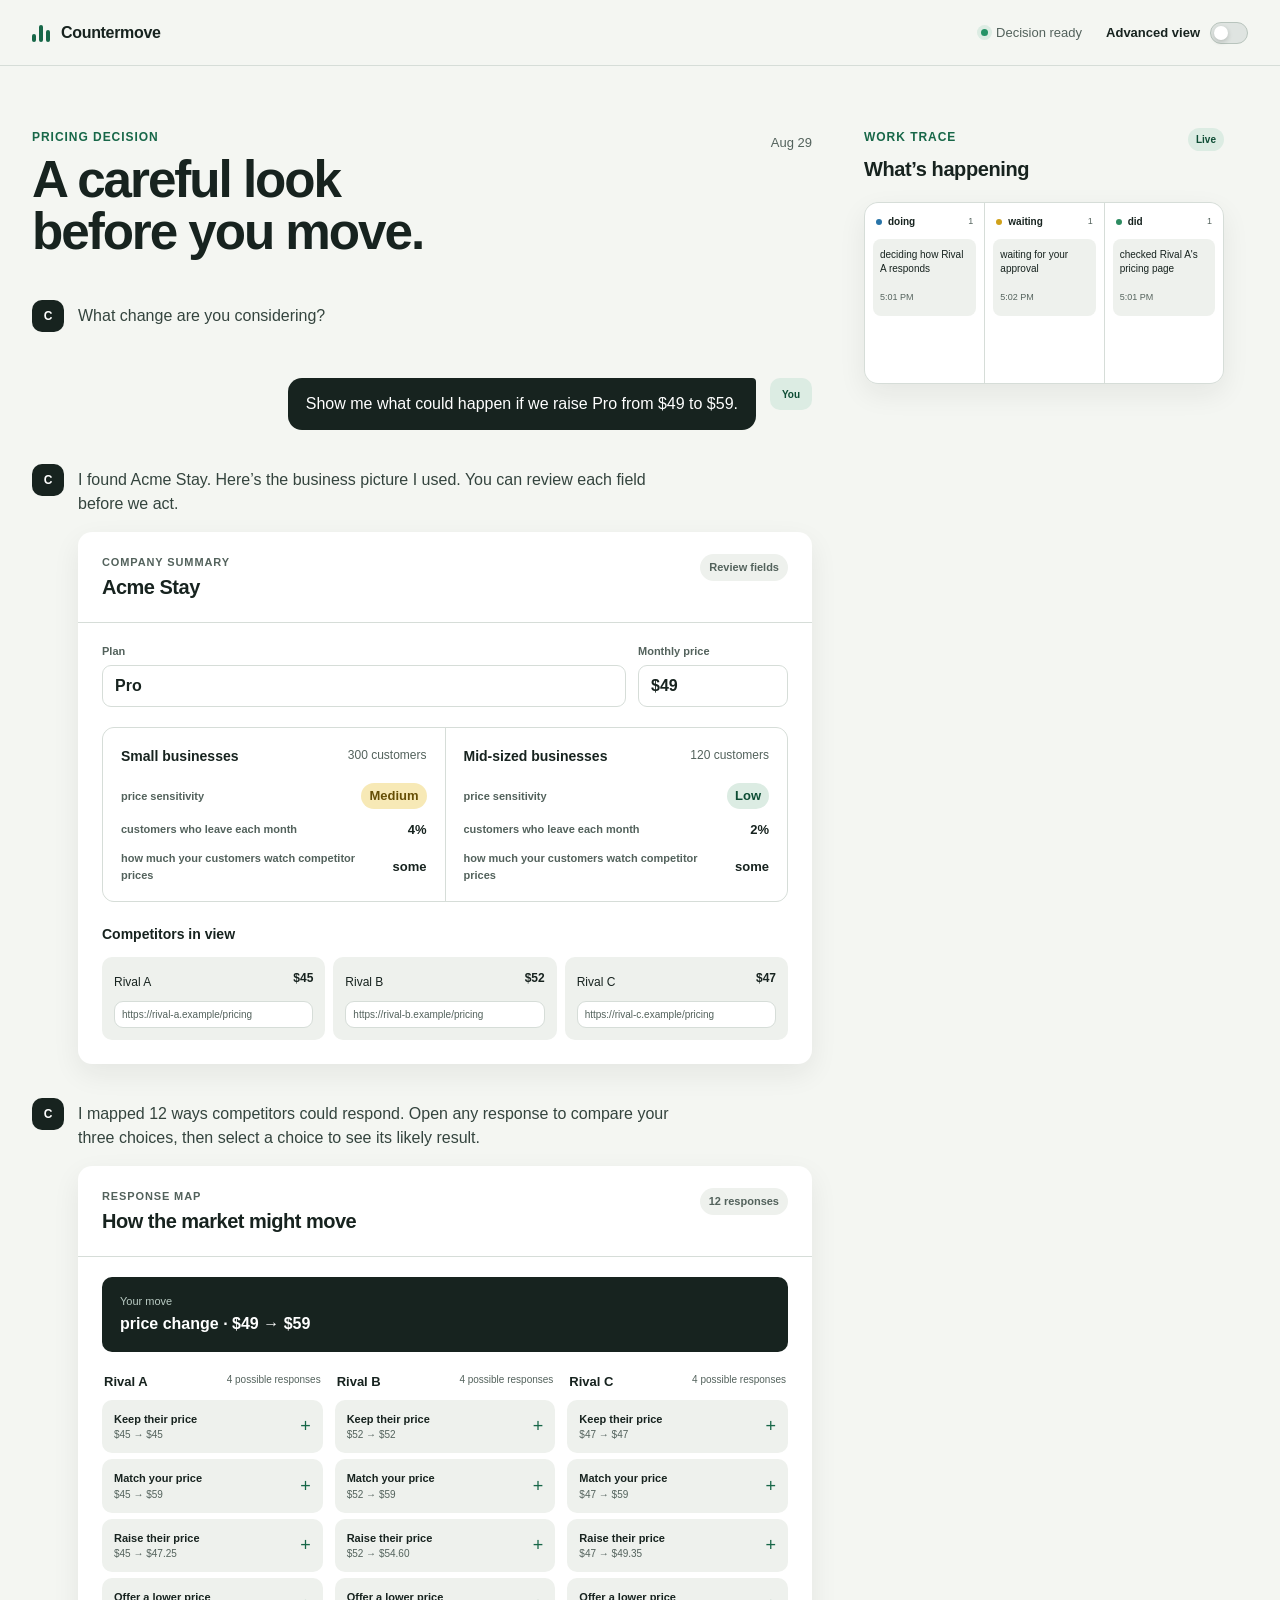
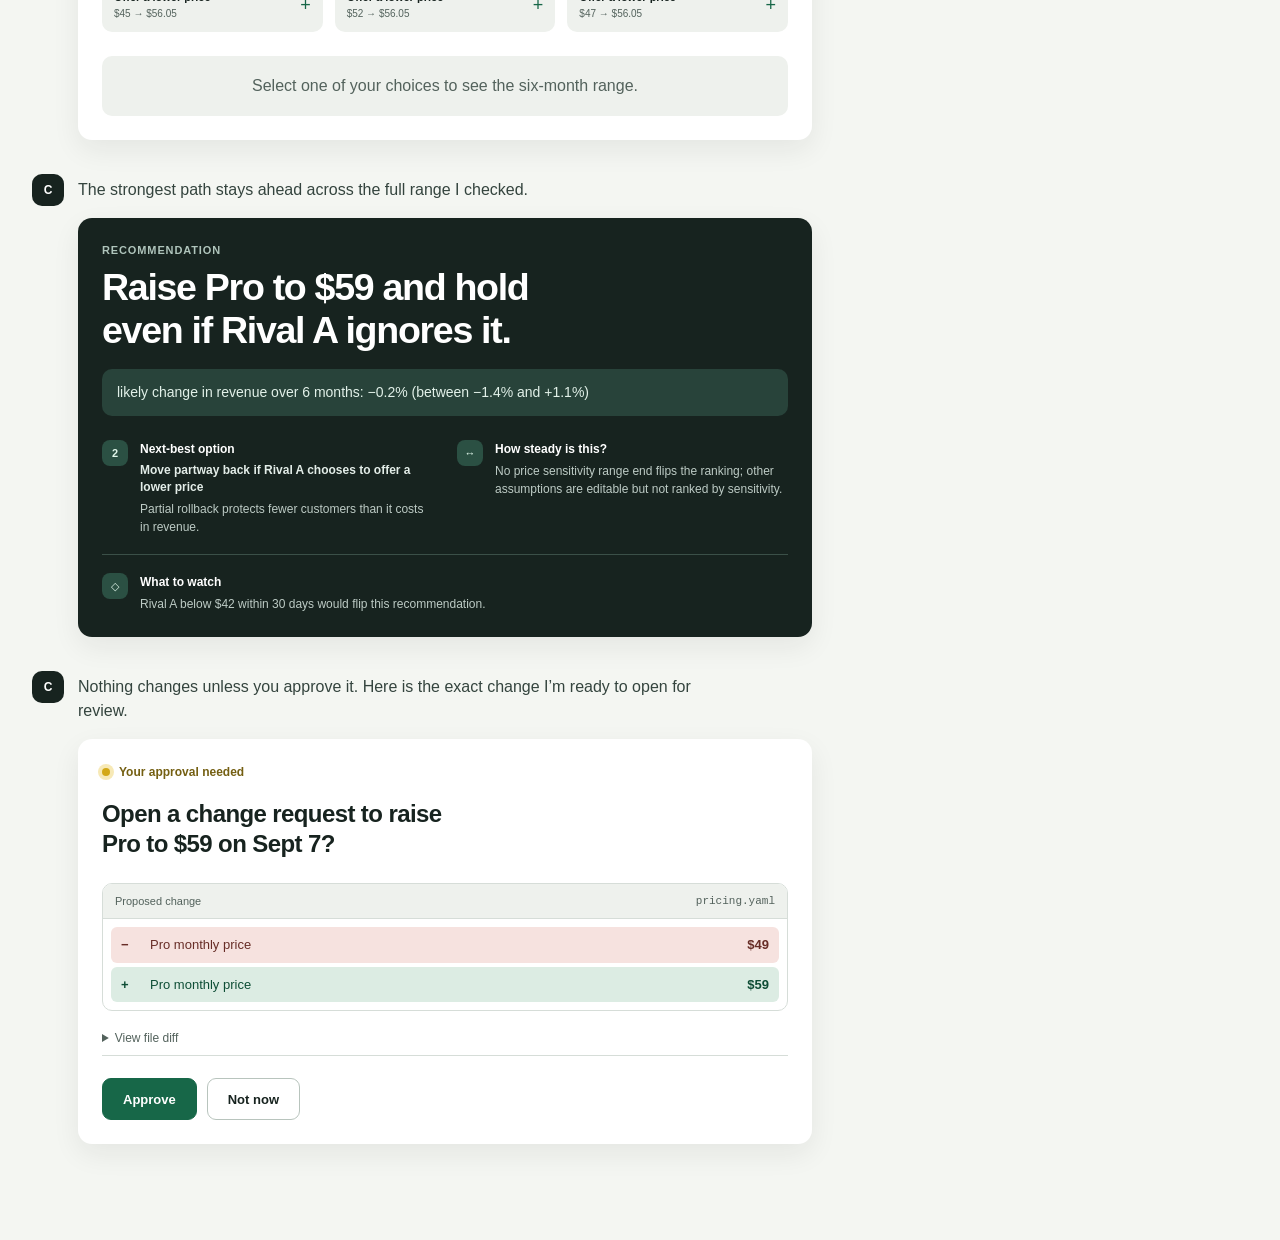
==== ui/index.html @ 5d6d1502 "S4: chat-first UI shell and widgets, fixture-driven, no build step Single vanilla-JS page: conversat" ====
<!doctype html>
<html lang="en">
  <head>
    <meta charset="utf-8">
    <meta name="viewport" content="width=device-width, initial-scale=1">
    <meta name="color-scheme" content="light">
    <title>Countermove — Decision workspace</title>
    <link rel="stylesheet" href="./style.css">
  </head>
  <body>
    <!--
      THESIS: A decision should read like a calm conversation, not an analytics dashboard.
      OWN-WORLD: Cool paper, deep navy ink, leaf green actions, and ruled working notes.
      STORY: Confirm the business, inspect possible reactions, understand the recommendation, approve once.
      FIRST VIEWPORT: A compact masthead, live conversation at left, and a quiet three-state trace at right.
      FORM: An editorial decision ledger shaped as an operate surface; the supplied brief fixes the structure.
    -->
    <a class="skip-link" href="#conversation">Skip to conversation</a>
    <header class="topbar">
      <div class="brand" aria-label="Countermove home">
        <span class="brand-mark" aria-hidden="true"><i></i><i></i><i></i></span>
        <span>Countermove</span>
      </div>
      <div class="topbar-actions">
        <span class="session-state"><span aria-hidden="true"></span> Decision ready</span>
        <label class="advanced-toggle">
          <span>Advanced view</span>
          <input id="advanced-toggle" type="checkbox" role="switch" aria-describedby="advanced-help">
          <span class="switch" aria-hidden="true"></span>
        </label>
        <span id="advanced-help" class="sr-only">Shows raw values, ranges, and calculation details.</span>
      </div>
    </header>

    <main class="app-shell">
      <section id="conversation" class="conversation" aria-labelledby="conversation-title">
        <div class="conversation-heading">
          <div>
            <p class="kicker">Pricing decision</p>
            <h1 id="conversation-title">A careful look before you move.</h1>
          </div>
          <span class="date-stamp">Aug 29</span>
        </div>

        <div id="conversation-feed" class="conversation-feed" aria-live="polite">
          <div class="loading-state" role="status">
            <span class="loading-mark" aria-hidden="true"><i></i><i></i><i></i></span>
            <span>Preparing your decision…</span>
          </div>
        </div>
      </section>

      <aside class="trace-panel" aria-labelledby="trace-title">
        <div class="trace-heading">
          <div>
            <p class="kicker">Work trace</p>
            <h2 id="trace-title">What’s happening</h2>
          </div>
          <span class="trace-live" aria-label="Trace is live">Live</span>
        </div>
        <div id="trace-grid" class="trace-grid"></div>
      </aside>
    </main>

    <template id="message-template">
      <article class="message">
        <div class="avatar" aria-hidden="true">C</div>
        <div class="message-content"></div>
      </article>
    </template>

    <script src="./app.js" defer></script>
  </body>
</html>
---- ui/style.css ----
:root {
  --paper: #f4f6f2;
  --surface: #ffffff;
  --surface-muted: #eef1ed;
  --ink: #17231f;
  --ink-soft: #53625c;
  --line: #d6ddd8;
  --line-strong: #b8c4bd;
  --green: #176748;
  --green-dark: #0e4d35;
  --green-soft: #dcece3;
  --yellow-soft: #f7e9b6;
  --red-soft: #f6e2df;
  --blue-soft: #e2ebf5;
  --radius: 14px;
  --shadow: 0 10px 28px rgba(23, 35, 31, 0.07);
  color: var(--ink);
  font-family: -apple-system, BlinkMacSystemFont, "Segoe UI", sans-serif;
  font-synthesis: none;
  line-height: 1.5;
}

* { box-sizing: border-box; }

html { scroll-behavior: smooth; }

body {
  margin: 0;
  min-width: 320px;
  background: var(--paper);
  color: var(--ink);
}

button, input { font: inherit; }

button { color: inherit; }

.skip-link {
  position: fixed;
  z-index: 20;
  left: 16px;
  top: 12px;
  padding: 10px 14px;
  border-radius: 8px;
  background: var(--ink);
  color: white;
  transform: translateY(-150%);
}

.skip-link:focus { transform: translateY(0); }

.topbar {
  position: sticky;
  z-index: 10;
  top: 0;
  display: flex;
  align-items: center;
  justify-content: space-between;
  min-height: 66px;
  padding: 0 32px;
  border-bottom: 1px solid var(--line);
  background: rgba(244, 246, 242, 0.94);
  backdrop-filter: blur(12px);
}

.brand, .topbar-actions, .advanced-toggle, .session-state { display: flex; align-items: center; }

.brand { gap: 11px; font-weight: 720; letter-spacing: -0.02em; }

.brand-mark { display: grid; grid-template-columns: repeat(3, 4px); align-items: end; gap: 3px; height: 18px; }
.brand-mark i { display: block; width: 4px; border-radius: 3px; background: var(--green); }
.brand-mark i:nth-child(1) { height: 8px; }
.brand-mark i:nth-child(2) { height: 17px; }
.brand-mark i:nth-child(3) { height: 12px; }

.topbar-actions { gap: 24px; }
.session-state { gap: 8px; color: var(--ink-soft); font-size: 13px; }
.session-state > span { width: 7px; height: 7px; border-radius: 50%; background: #249366; box-shadow: 0 0 0 4px var(--green-soft); }

.advanced-toggle { position: relative; gap: 10px; cursor: pointer; font-size: 13px; font-weight: 650; }
.advanced-toggle input { position: absolute; width: 1px; height: 1px; opacity: 0; }
.switch { position: relative; width: 38px; height: 22px; border: 1px solid var(--line-strong); border-radius: 999px; background: #dfe4e1; transition: background 180ms ease, border-color 180ms ease; }
.switch::after { content: ""; position: absolute; top: 3px; left: 3px; width: 14px; height: 14px; border-radius: 50%; background: white; box-shadow: 0 2px 5px rgba(23,35,31,.2); transition: transform 220ms cubic-bezier(.2,.8,.2,1); }
.advanced-toggle input:checked + .switch { border-color: var(--green); background: var(--green); }
.advanced-toggle input:checked + .switch::after { transform: translateX(16px); }
.advanced-toggle input:focus-visible + .switch { outline: 3px solid rgba(23,103,72,.22); outline-offset: 2px; }

.app-shell {
  display: grid;
  grid-template-columns: minmax(0, 780px) minmax(280px, 360px);
  gap: 52px;
  align-items: start;
  width: min(1250px, calc(100% - 64px));
  margin: 0 auto;
  padding: 62px 0 96px;
}

.conversation-heading { display: flex; justify-content: space-between; gap: 24px; margin-bottom: 42px; }
.kicker { margin: 0 0 8px; color: var(--green); font-size: 12px; font-weight: 760; letter-spacing: .08em; text-transform: uppercase; }
h1 { max-width: 600px; margin: 0; font-size: clamp(2.15rem, 4vw, 3.65rem); line-height: 1.02; letter-spacing: -.04em; font-weight: 700; text-wrap: balance; }
.date-stamp { margin-top: 5px; color: var(--ink-soft); font-size: 13px; white-space: nowrap; }

.conversation-feed { display: grid; gap: 34px; }
.message { display: grid; grid-template-columns: 32px minmax(0, 1fr); gap: 14px; align-items: start; }
.avatar { display: grid; place-items: center; width: 32px; height: 32px; border-radius: 10px; background: var(--ink); color: white; font-size: 12px; font-weight: 780; }
.message-copy { max-width: 69ch; margin: 4px 0 16px; color: #34443e; font-size: 16px; }
.message-user { grid-template-columns: minmax(0, 1fr) 42px; margin-left: 92px; }
.message-user .message-content { justify-self: end; padding: 14px 18px; border-radius: 14px 4px 14px 14px; background: var(--ink); color: white; }
.message-user .message-copy { margin: 0; color: white; }
.avatar-user { width: 42px; background: var(--green-soft); color: var(--green-dark); font-size: 10px; }

.widget { overflow: hidden; border-radius: var(--radius); background: var(--surface); box-shadow: var(--shadow); }
.widget-heading { display: flex; justify-content: space-between; align-items: start; gap: 20px; padding: 22px 24px; border-bottom: 1px solid var(--line); }
.widget-label { display: block; margin-bottom: 4px; color: var(--ink-soft); font-size: 11px; font-weight: 750; letter-spacing: .08em; text-transform: uppercase; }
.widget-title { margin: 0; font-size: 20px; line-height: 1.25; letter-spacing: -.025em; }
.edit-hint, .node-count { padding: 5px 9px; border-radius: 999px; background: var(--surface-muted); color: var(--ink-soft); font-size: 11px; font-weight: 650; white-space: nowrap; }

.plan-row { display: grid; grid-template-columns: 1fr 150px; gap: 12px; padding: 20px 24px 10px; }
.field-group { display: grid; gap: 6px; }
.field-label, .fact-label { color: var(--ink-soft); font-size: 11px; font-weight: 650; }
.field-input, .competitor-url { width: 100%; border: 1px solid var(--line); border-radius: 9px; background: var(--surface); color: var(--ink); outline: none; }
.field-input { height: 42px; padding: 0 12px; font-weight: 650; }
.field-input:hover, .competitor-url:hover { border-color: var(--line-strong); }
.field-input:focus, .competitor-url:focus { border-color: var(--green); box-shadow: 0 0 0 3px rgba(23,103,72,.12); }

.segment-list { display: grid; grid-template-columns: repeat(2, 1fr); gap: 1px; margin: 10px 24px 22px; overflow: hidden; border: 1px solid var(--line); border-radius: 12px; background: var(--line); }
.segment { min-width: 0; padding: 18px; background: var(--surface); }
.segment-top { display: flex; justify-content: space-between; gap: 10px; margin-bottom: 16px; }
.segment-name, .subheading { margin: 0; font-size: 14px; }
.customer-count { color: var(--ink-soft); font-size: 12px; }
.plain-facts { display: grid; gap: 11px; }
.plain-fact { display: flex; justify-content: space-between; gap: 12px; align-items: center; }
.plain-fact strong { font-size: 13px; }
.level { padding: 3px 8px; border-radius: 999px; text-transform: capitalize; }
.level-low { background: var(--green-soft); color: var(--green-dark); }
.level-medium { background: var(--yellow-soft); color: #664f06; }
.level-high { background: var(--red-soft); color: #782b21; }

.competitor-strip { padding: 0 24px 24px; }
.subheading { margin-bottom: 12px; }
.competitor-list { display: grid; grid-template-columns: repeat(3, 1fr); gap: 8px; }
.competitor { min-width: 0; padding: 12px; border-radius: 10px; background: var(--surface-muted); }
.competitor-name { font-size: 12px; }
.competitor-price { float: right; font-size: 12px; }
.competitor-url { margin-top: 8px; padding: 5px 7px; color: var(--ink-soft); font-size: 10px; }

.root-move { margin: 20px 24px; padding: 16px 18px; border-radius: 10px; background: var(--ink); color: white; }
.root-caption { display: block; margin-bottom: 3px; color: #b9cbc3; font-size: 11px; }
.response-groups { display: grid; grid-template-columns: repeat(3, 1fr); gap: 12px; padding: 0 24px 24px; }
.response-group { min-width: 0; }
.response-group-heading { display: flex; justify-content: space-between; gap: 8px; padding: 0 2px 8px; }
.response-group-heading h3 { margin: 0; font-size: 13px; }
.response-group-heading span { color: var(--ink-soft); font-size: 10px; }
.response-list { display: grid; gap: 6px; }
.response-node { border-radius: 10px; background: var(--surface-muted); }
.response-summary { display: flex; justify-content: space-between; gap: 8px; align-items: center; padding: 11px 12px; cursor: pointer; list-style: none; }
.response-summary::-webkit-details-marker { display: none; }
.response-summary:focus-visible { outline: 3px solid rgba(23,103,72,.2); border-radius: 10px; }
.response-copy { display: grid; min-width: 0; }
.response-copy strong { overflow: hidden; font-size: 11px; text-overflow: ellipsis; white-space: nowrap; }
.response-copy > span { color: var(--ink-soft); font-size: 10px; }
.expand-glyph { color: var(--green); font-size: 18px; transition: transform 180ms ease; }
.response-node[open] .expand-glyph { transform: rotate(45deg); }
.leaf-list { display: grid; gap: 4px; padding: 0 6px 6px; }
.leaf-button { display: flex; justify-content: space-between; gap: 8px; width: 100%; padding: 8px; border: 0; border-radius: 7px; background: white; cursor: pointer; text-align: left; }
.leaf-button:hover { background: #f8faf8; }
.leaf-button:focus-visible { outline: 3px solid rgba(23,103,72,.24); outline-offset: 1px; }
.leaf-button.selected { background: var(--green); color: white; }
.leaf-choice, .leaf-mid { font-size: 10px; }
.leaf-choice { overflow: hidden; text-overflow: ellipsis; white-space: nowrap; }
.leaf-mid { font-weight: 760; }
.leaf-result { margin: 0 24px 24px; padding: 18px; border-radius: 10px; background: var(--green-soft); }
.leaf-result.empty { background: var(--surface-muted); color: var(--ink-soft); text-align: center; }
.result-label { color: var(--green-dark); font-size: 11px; font-weight: 750; }
.result-sentence { margin: 4px 0 0; color: var(--green-dark); font-weight: 680; }

.recommendation { padding: 24px; background: var(--ink); color: white; }
.recommendation .widget-label { color: #afc4bb; }
.recommendation-title { max-width: 21ch; margin: 8px 0 18px; font-size: clamp(1.65rem, 3vw, 2.35rem); line-height: 1.13; letter-spacing: -.035em; text-wrap: balance; }
.recommendation-band { margin: 0; padding: 13px 15px; border-radius: 10px; background: #28433a; color: #e2f1e9; font-size: 14px; }
.recommendation-details { display: grid; grid-template-columns: 1fr 1fr; gap: 18px 24px; margin-top: 24px; }
.recommendation-detail { display: grid; grid-template-columns: 28px 1fr; gap: 10px; align-items: start; }
.recommendation-detail h3 { margin: 0 0 4px; font-size: 12px; }
.runner-up-path { display: block; margin-bottom: 4px; color: #e3ede8; font-size: 12px; line-height: 1.4; }
.recommendation-detail p { margin: 0; color: #bdcbc5; font-size: 12px; line-height: 1.5; }
.detail-icon { display: grid; place-items: center; width: 26px; height: 26px; border-radius: 8px; background: #2b5043; color: #dff5e9; font-size: 11px; font-weight: 740; }
.watch-detail { grid-column: 1 / -1; padding-top: 18px; border-top: 1px solid #3b5048; }

.approval-card { padding: 24px; }
.approval-flag { display: flex; gap: 9px; align-items: center; color: #745f12; font-size: 12px; font-weight: 720; }
.approval-dot { width: 8px; height: 8px; border-radius: 50%; background: #d3a816; box-shadow: 0 0 0 4px var(--yellow-soft); }
.approval-title { max-width: 28ch; margin: 18px 0 24px; font-size: 24px; line-height: 1.25; letter-spacing: -.025em; }
.change-summary { overflow: hidden; border: 1px solid var(--line); border-radius: 10px; }
.change-heading { display: flex; justify-content: space-between; padding: 9px 12px; border-bottom: 1px solid var(--line); background: var(--surface-muted); color: var(--ink-soft); font-size: 11px; }
.file-name { font-family: ui-monospace, SFMono-Regular, Menlo, monospace; }
.visual-diff { padding: 8px; }
.diff-line { display: grid; grid-template-columns: 20px 1fr auto; gap: 9px; padding: 8px 10px; border-radius: 6px; font-size: 13px; }
.diff-line + .diff-line { margin-top: 4px; }
.removed { background: var(--red-soft); color: #672d27; }
.added { background: var(--green-soft); color: var(--green-dark); }
.diff-sign { font-weight: 800; }
.raw-diff { margin-top: 10px; border-bottom: 1px solid var(--line); }
.raw-diff summary { padding: 8px 0; color: var(--ink-soft); cursor: pointer; font-size: 12px; }
.raw-diff pre { overflow-x: auto; margin: 0 0 12px; padding: 12px; border-radius: 8px; background: #1c2622; color: #eef5f1; font: 11px/1.5 ui-monospace, SFMono-Regular, Menlo, monospace; }
.approval-actions { display: flex; gap: 10px; margin-top: 22px; }
.button { min-height: 42px; padding: 0 20px; border-radius: 9px; cursor: pointer; font-size: 13px; font-weight: 730; }
.button:focus-visible { outline: 3px solid rgba(23,103,72,.22); outline-offset: 2px; }
.button-primary { border: 1px solid var(--green); background: var(--green); color: white; }
.button-primary:hover { background: var(--green-dark); }
.button-secondary { border: 1px solid var(--line-strong); background: white; }
.button-secondary:hover { background: var(--surface-muted); }

.trace-panel { position: sticky; top: 106px; min-width: 0; }
.trace-heading { display: flex; justify-content: space-between; align-items: start; margin-bottom: 18px; }
.trace-heading h2 { margin: 0; font-size: 20px; letter-spacing: -.02em; }
.trace-live { padding: 4px 8px; border-radius: 999px; background: var(--green-soft); color: var(--green-dark); font-size: 10px; font-weight: 720; }
.trace-grid { display: grid; grid-template-columns: repeat(3, minmax(0, 1fr)); overflow: hidden; border: 1px solid var(--line); border-radius: var(--radius); background: var(--line); box-shadow: var(--shadow); }
.trace-column { min-width: 0; min-height: 180px; padding: 11px 8px; background: var(--surface); }
.trace-column + .trace-column { border-left: 1px solid var(--line); }
.trace-column-heading { display: grid; grid-template-columns: 7px 1fr auto; gap: 5px; align-items: center; padding: 0 3px 10px; }
.trace-column-heading h3 { margin: 0; font-size: 10px; text-transform: lowercase; }
.trace-status-dot { width: 6px; height: 6px; border-radius: 50%; background: var(--line-strong); }
.trace-doing .trace-status-dot { background: #2874a8; }
.trace-waiting .trace-status-dot { background: #d0a11a; }
.trace-did .trace-status-dot { background: #2d8b61; }
.trace-count { color: var(--ink-soft); font-size: 9px; }
.trace-item { padding: 9px 7px; border-radius: 8px; background: var(--surface-muted); }
.trace-item p { margin: 0 0 8px; font-size: 10px; line-height: 1.35; }
.trace-item time { color: var(--ink-soft); font-size: 9px; }
.trace-empty { color: var(--ink-soft); font-size: 10px; }

.advanced-only { display: none !important; }
.advanced .advanced-only { display: block !important; }
.raw-block { margin-top: 14px; padding: 10px; border-radius: 8px; background: #e8edea; color: var(--ink); }
.recommendation .raw-block, .root-move .raw-row { background: #2b3c36; color: white; }
.raw-row { margin-top: 7px; }
.raw-row:first-child { margin-top: 0; }
.raw-name { display: block; margin-bottom: 2px; color: var(--ink-soft); font: 10px ui-monospace, SFMono-Regular, Menlo, monospace; }
.recommendation .raw-name, .root-move .raw-name { color: #afc4bb; }
.raw-value { overflow-wrap: anywhere; font: 10px/1.45 ui-monospace, SFMono-Regular, Menlo, monospace; }
.calculation-card { margin: 0 24px 24px; padding: 16px; border-radius: 10px; background: #202a26; color: #e6eee9; }
.calculation-card .widget-label { color: #adbbb5; }
.calculation-code { overflow-x: auto; margin: 8px 0 0; white-space: pre-wrap; font: 10px/1.6 ui-monospace, SFMono-Regular, Menlo, monospace; }
.result-raw { background: rgba(255,255,255,.54); }

.loading-state, .error-state { padding: 28px; border-radius: var(--radius); background: white; box-shadow: var(--shadow); }
.loading-state { display: flex; gap: 14px; align-items: center; color: var(--ink-soft); }
.loading-mark { display: flex; gap: 3px; align-items: end; height: 20px; }
.loading-mark i { width: 4px; border-radius: 2px; background: var(--green); animation: working 1.1s cubic-bezier(.2,.8,.2,1) infinite alternate; }
.loading-mark i:nth-child(1) { height: 8px; }
.loading-mark i:nth-child(2) { height: 16px; animation-delay: -0.35s; }
.loading-mark i:nth-child(3) { height: 11px; animation-delay: -0.7s; }
@keyframes working { to { height: 4px; opacity: .45; } }
@media (prefers-reduced-motion: reduce) { *, *::before, *::after { scroll-behavior: auto !important; animation-duration: .01ms !important; animation-iteration-count: 1 !important; transition-duration: .01ms !important; } }

.error-state { border: 1px solid #d9b7b1; }
.error-state h2 { margin: 0 0 6px; font-size: 18px; }
.error-state p { margin: 0; color: var(--ink-soft); }
.sr-only { position: absolute; width: 1px; height: 1px; padding: 0; margin: -1px; overflow: hidden; clip: rect(0,0,0,0); white-space: nowrap; border: 0; }

@media (max-width: 1050px) {
  .app-shell { grid-template-columns: minmax(0, 1fr); width: min(780px, calc(100% - 48px)); }
  .trace-panel { position: static; grid-row: 1; }
  .trace-grid { grid-template-columns: repeat(3, 1fr); }
  .trace-column { min-height: auto; }
}

@media (max-width: 680px) {
  .topbar { padding: 0 18px; }
  .session-state { display: none; }
  .topbar-actions { gap: 10px; }
  .advanced-toggle > span:first-child { max-width: 64px; line-height: 1.1; }
  .app-shell { width: min(100% - 28px, 780px); padding-top: 36px; gap: 34px; }
  .conversation-heading { margin-bottom: 30px; }
  .date-stamp { display: none; }
  .message { grid-template-columns: 28px minmax(0, 1fr); gap: 9px; }
  .avatar { width: 28px; height: 28px; border-radius: 8px; }
  .message-user { grid-template-columns: minmax(0, 1fr) 34px; margin-left: 28px; }
  .avatar-user { width: 34px; }
  .widget-heading, .approval-card, .recommendation { padding: 18px; }
  .plan-row { grid-template-columns: 1fr 120px; padding: 18px 18px 8px; }
  .segment-list { grid-template-columns: 1fr; margin: 10px 18px 20px; }
  .competitor-strip { padding: 0 18px 18px; }
  .competitor-list { grid-template-columns: 1fr; }
  .response-groups { grid-template-columns: 1fr; padding: 0 18px 20px; }
  .root-move { margin: 18px; }
  .leaf-result, .calculation-card { margin: 0 18px 18px; }
  .recommendation-details { grid-template-columns: 1fr; }
  .watch-detail { grid-column: auto; }
  .trace-grid { grid-template-columns: 1fr; }
  .trace-column + .trace-column { border-left: 0; border-top: 1px solid var(--line); }
}
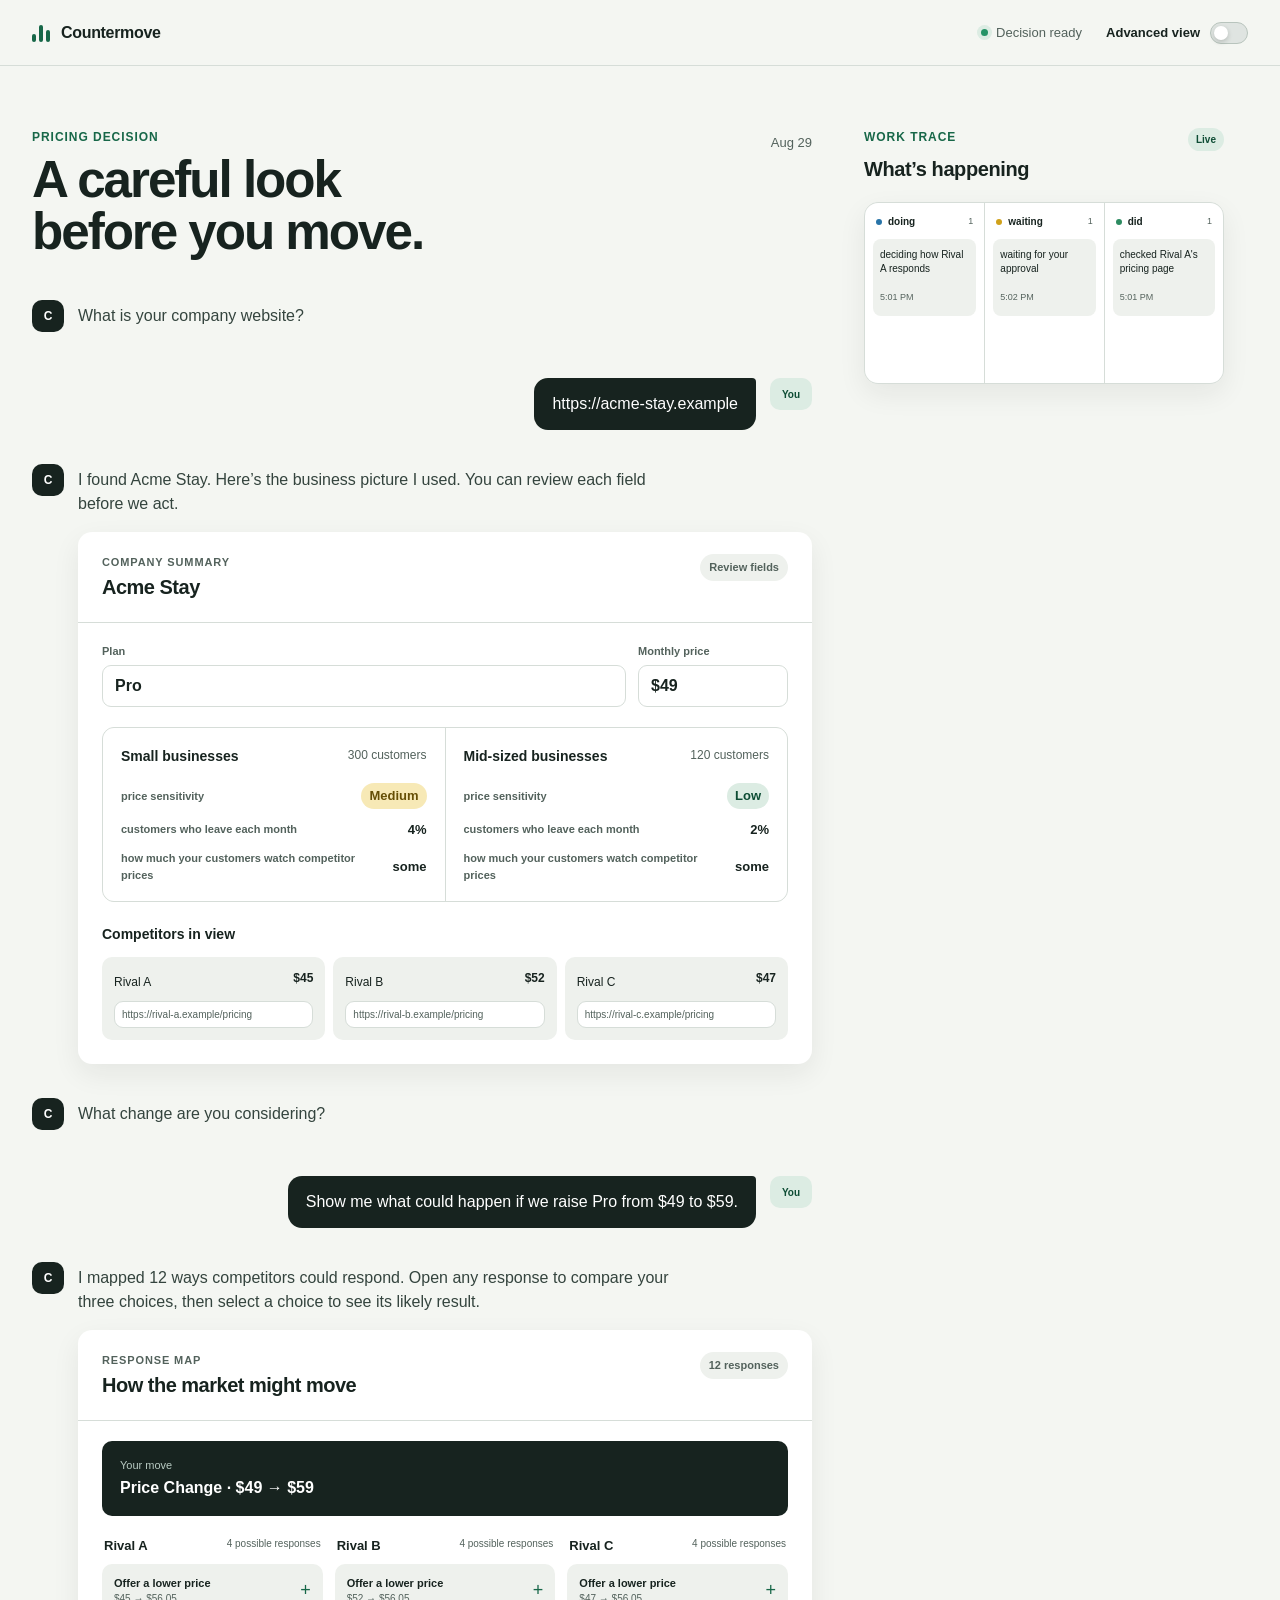
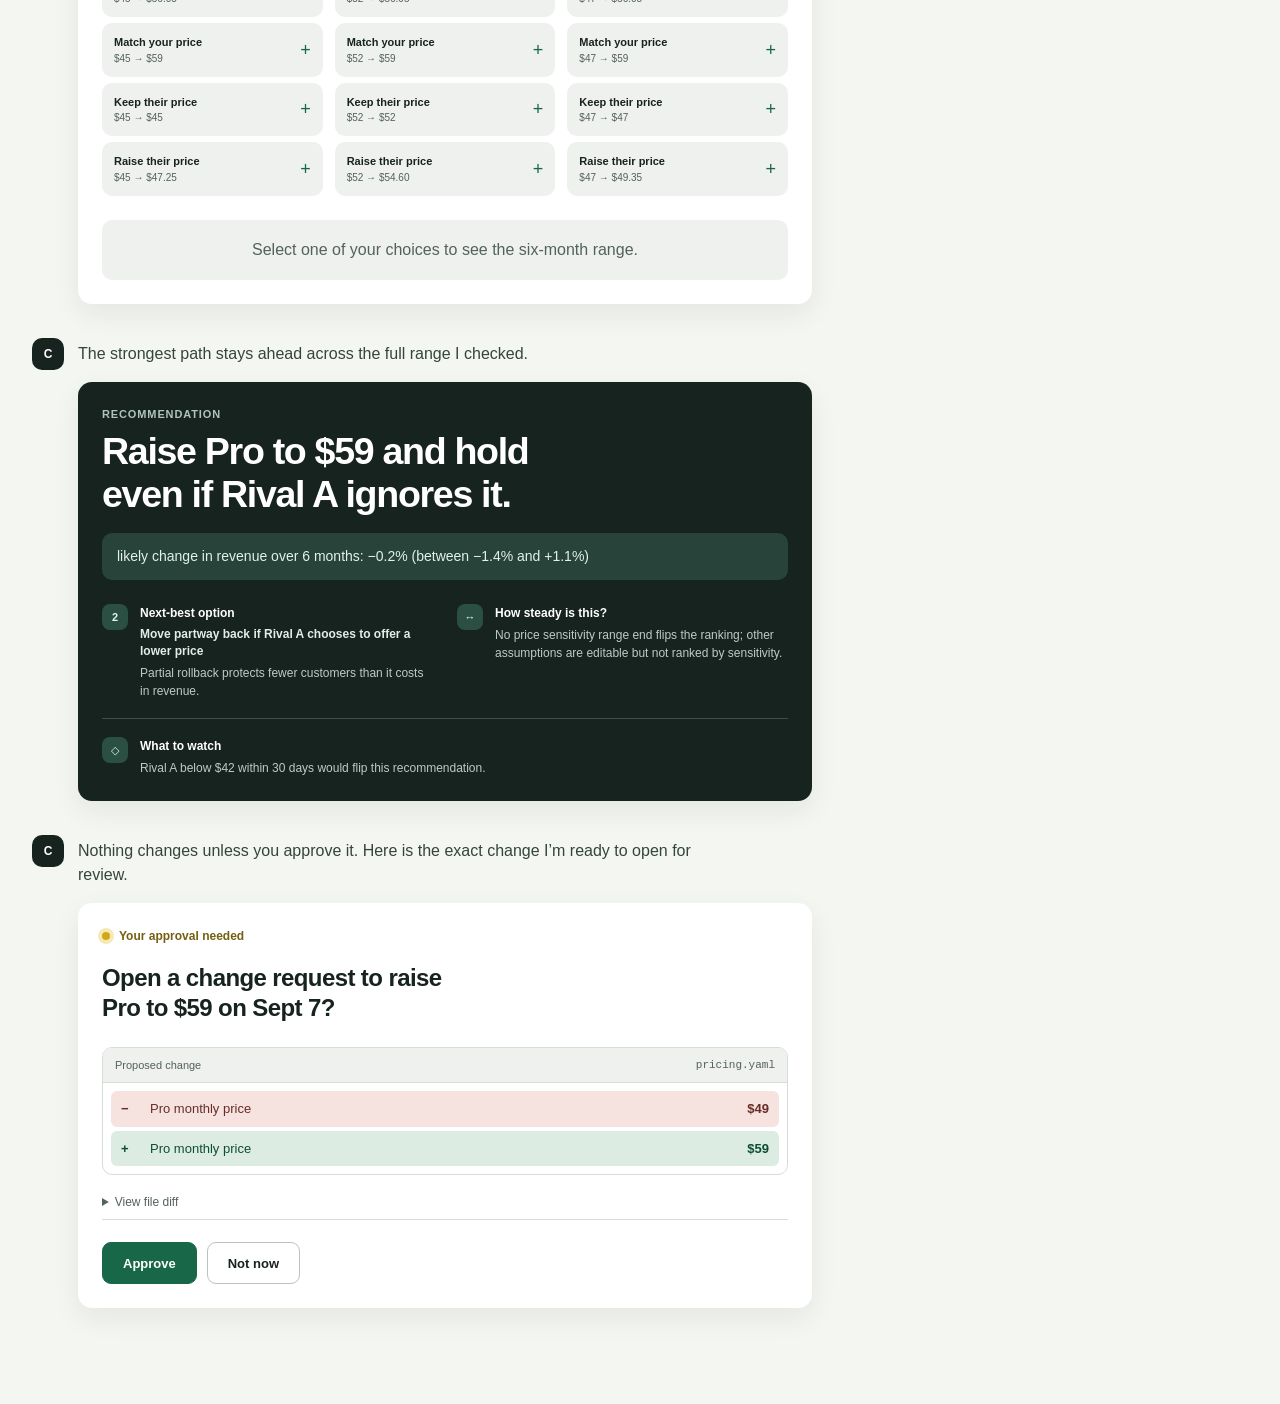
==== commit 5bfd58cb: "Address adversarial review: contract-driven jargon, fixture-derived content, setup beat - Sensitivit" ====
--- a/ui/index.html
+++ b/ui/index.html
@@ -4,7 +4,7 @@
     <meta charset="utf-8">
     <meta name="viewport" content="width=device-width, initial-scale=1">
     <meta name="color-scheme" content="light">
-    <title>Countermove — Decision workspace</title>
+    <title>Countermove - Decision workspace</title>
     <link rel="stylesheet" href="./style.css">
   </head>
   <body>
@@ -25,7 +25,7 @@
         <span class="session-state"><span aria-hidden="true"></span> Decision ready</span>
         <label class="advanced-toggle">
           <span>Advanced view</span>
-          <input id="advanced-toggle" type="checkbox" role="switch" aria-describedby="advanced-help">
+          <input data-control="advanced-toggle" type="checkbox" role="switch" aria-describedby="advanced-help">
           <span class="switch" aria-hidden="true"></span>
         </label>
         <span id="advanced-help" class="sr-only">Shows raw values, ranges, and calculation details.</span>
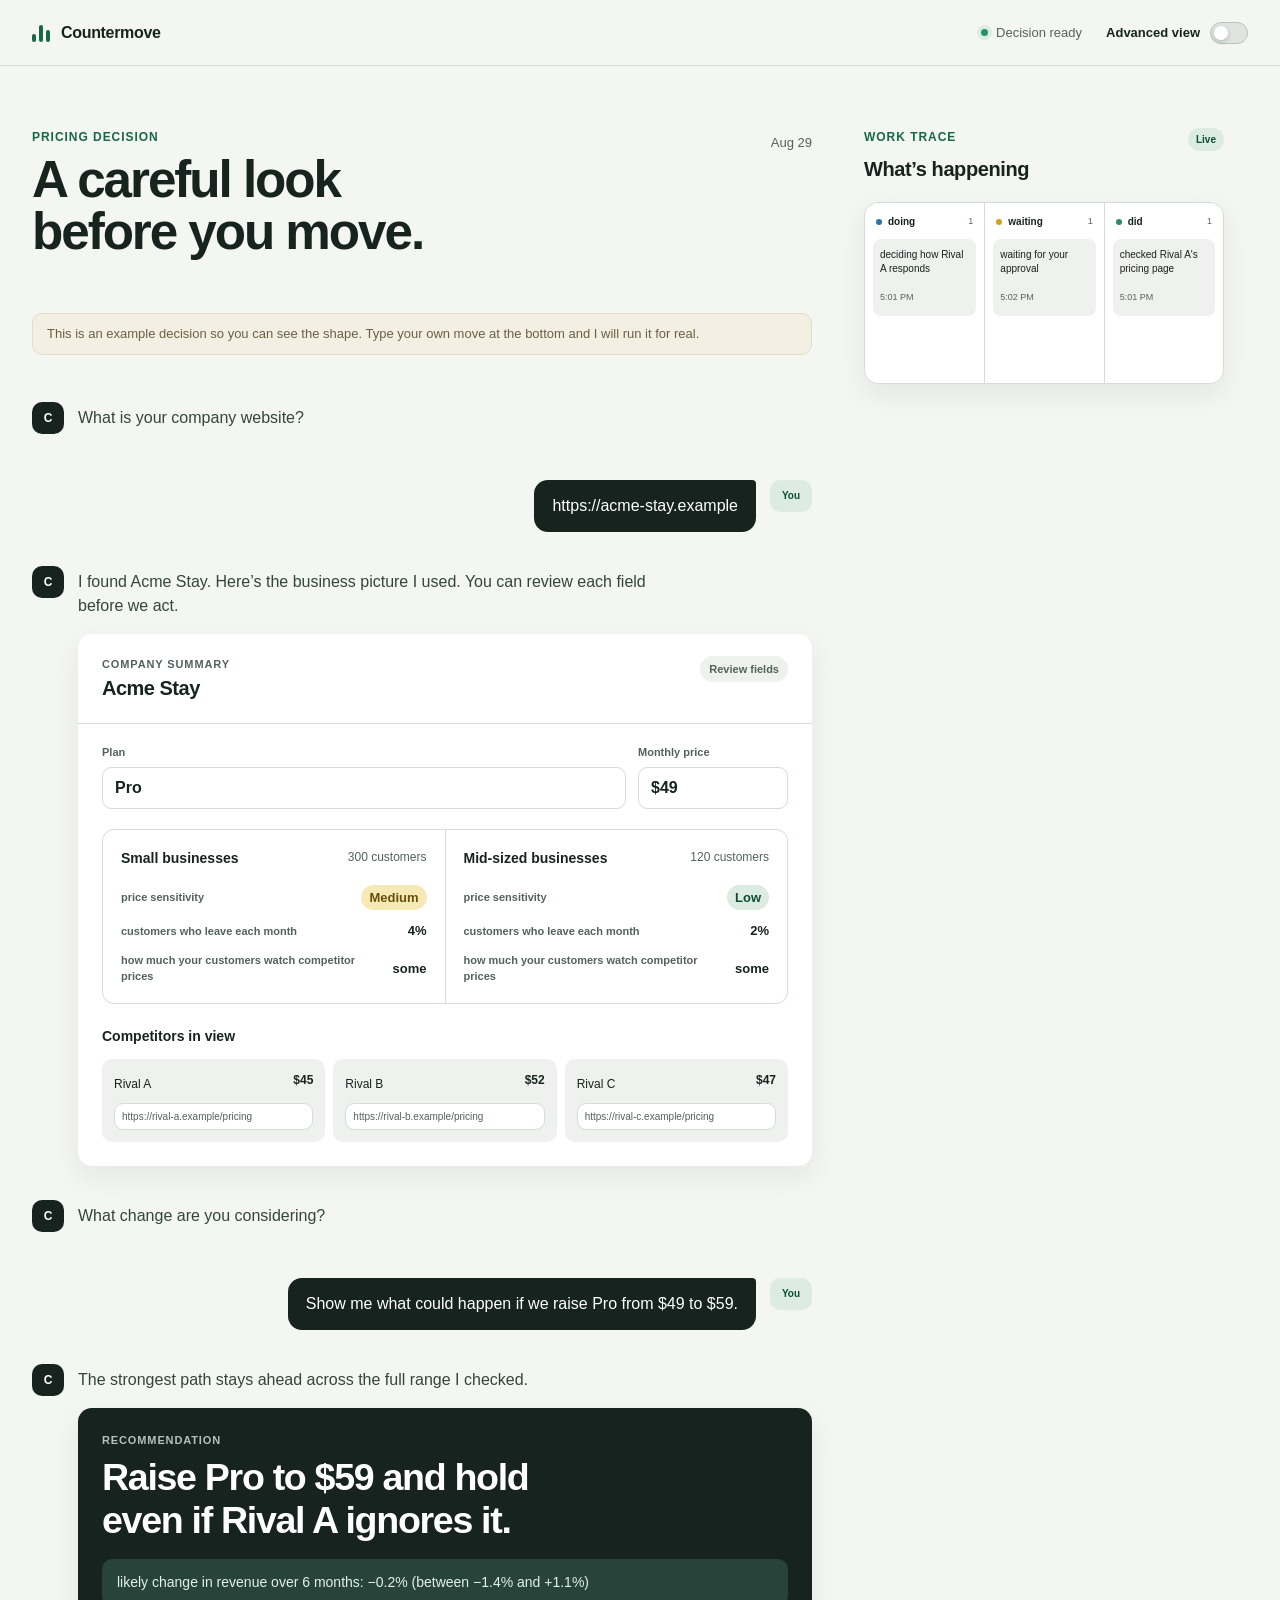
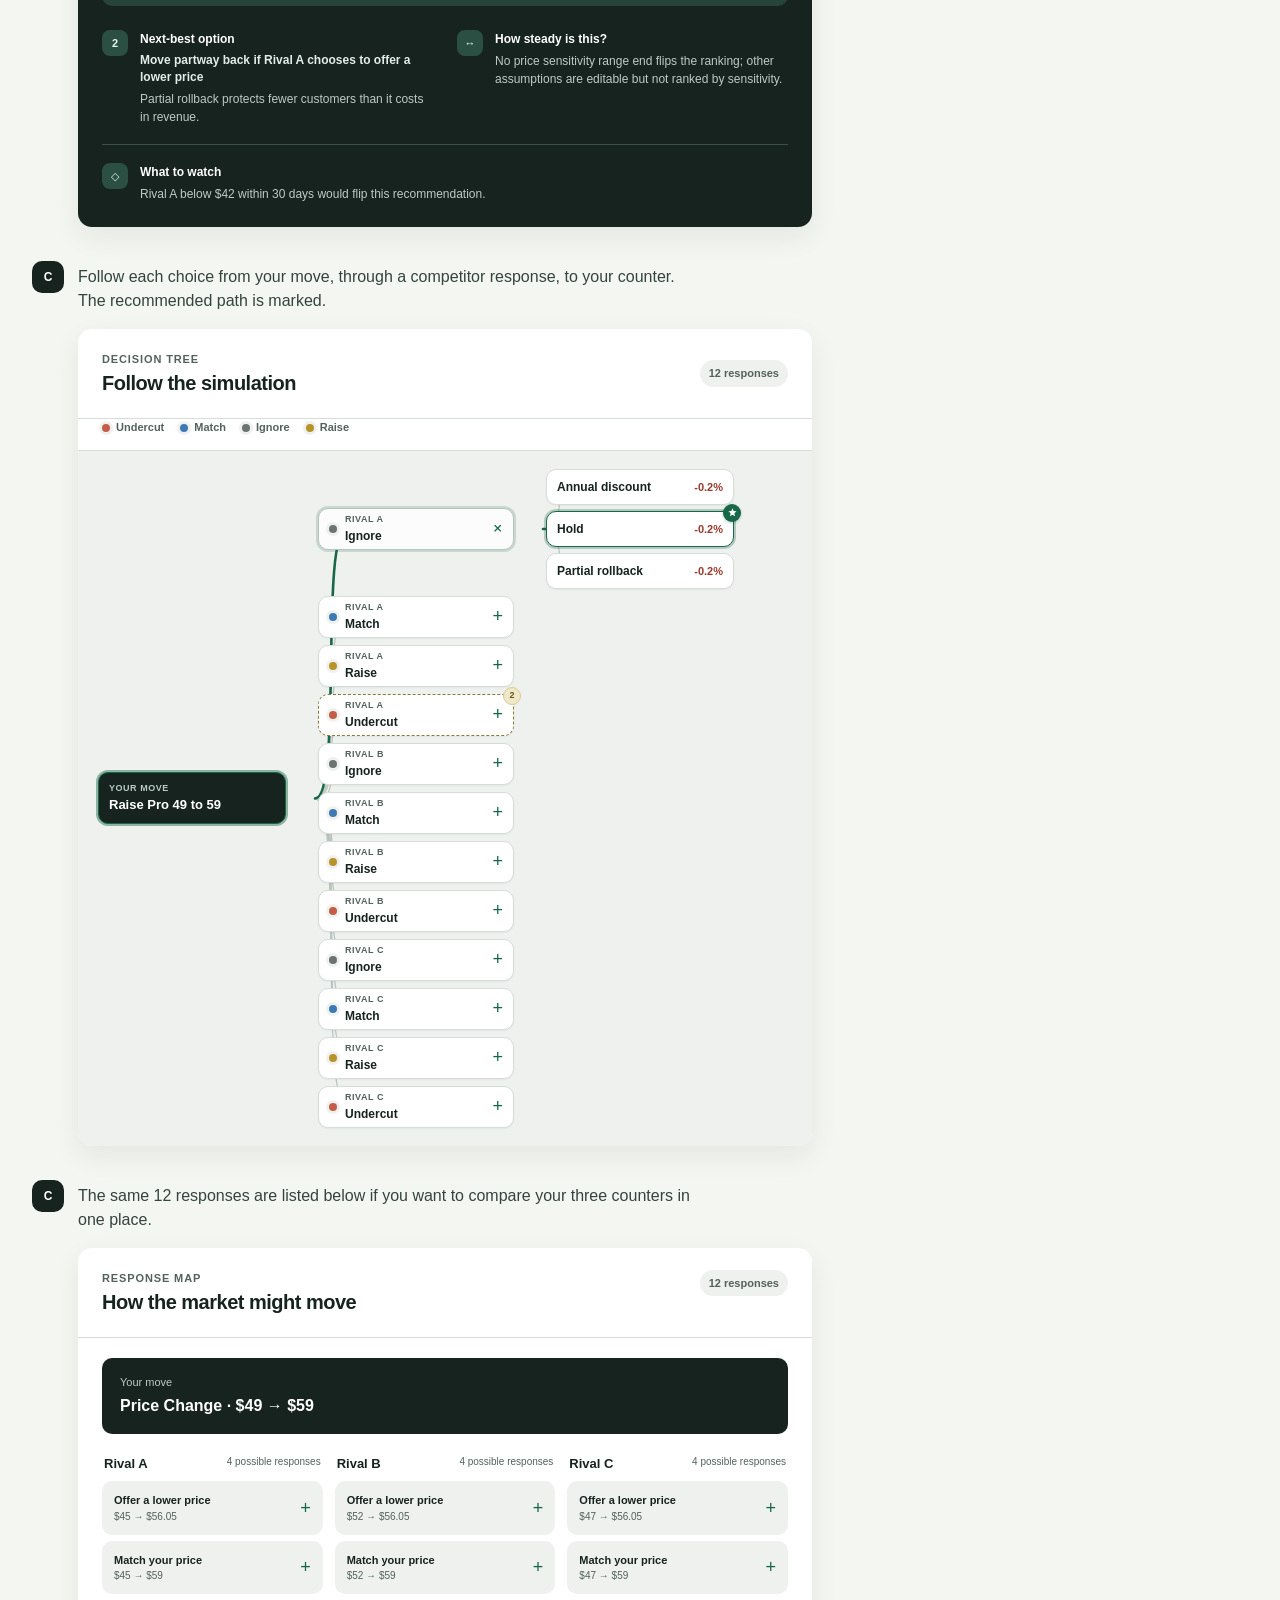
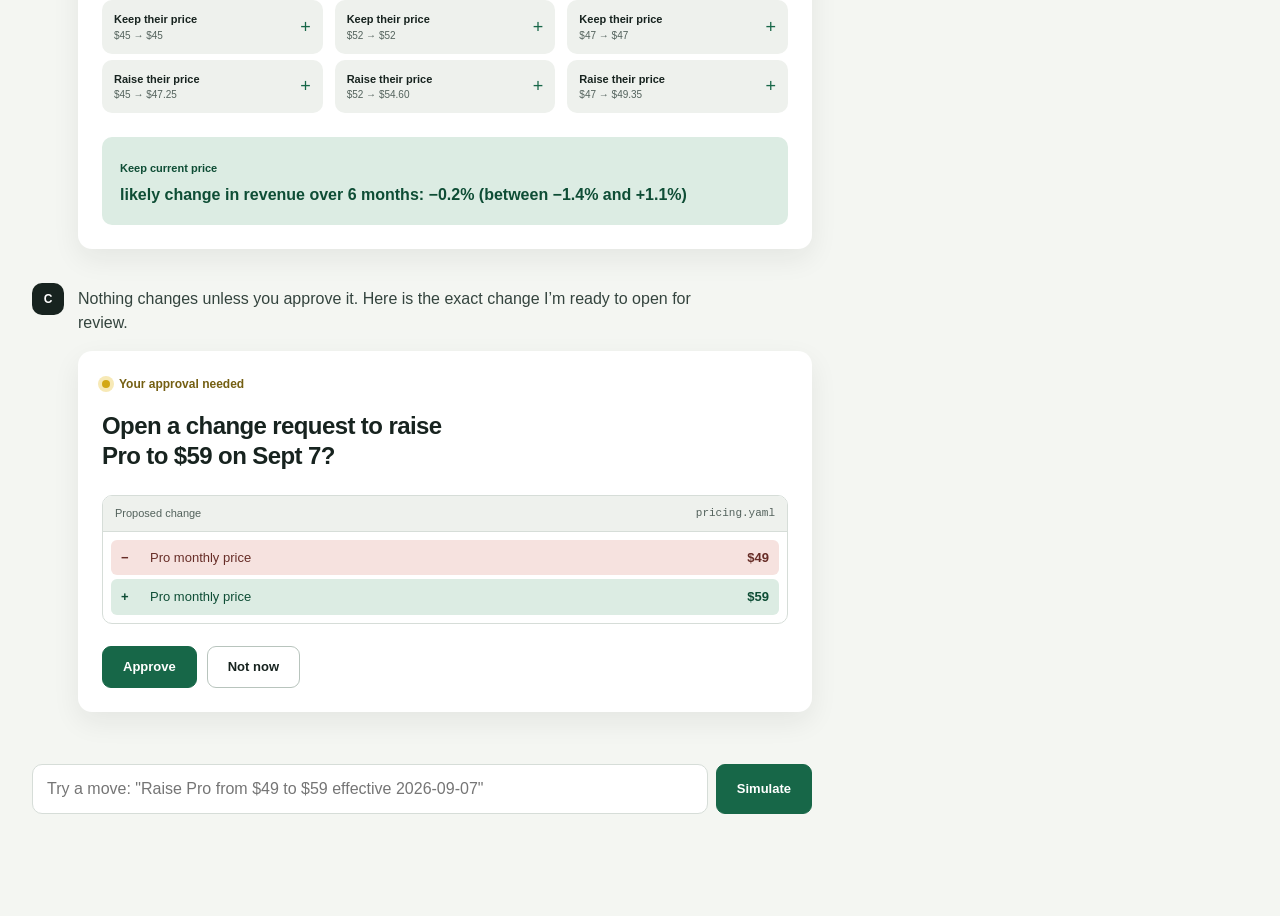
==== commit 5f20464a: "Add interactive SVG decision-tree graph to the workspace A new Decision tree section renders the ses" ====
--- a/ui/index.html
+++ b/ui/index.html
@@ -69,6 +69,37 @@
       </article>
     </template>
 
+    <template id="decision-tree-template">
+      <section class="decision-tree-widget widget" aria-labelledby="decision-tree-title">
+        <div class="widget-heading tree-heading">
+          <div>
+            <span class="widget-label">Decision tree</span>
+            <h2 class="widget-title" id="decision-tree-title">Follow the simulation</h2>
+          </div>
+          <span class="node-count" data-tree-count></span>
+        </div>
+        <ul class="choice-legend" aria-label="Competitor response colors">
+          <li><span class="choice-dot choice-undercut" aria-hidden="true"></span>Undercut</li>
+          <li><span class="choice-dot choice-match" aria-hidden="true"></span>Match</li>
+          <li><span class="choice-dot choice-ignore" aria-hidden="true"></span>Ignore</li>
+          <li><span class="choice-dot choice-raise" aria-hidden="true"></span>Raise</li>
+        </ul>
+        <div class="decision-tree-viewport">
+          <div class="decision-tree-stage" data-tree-stage></div>
+        </div>
+        <div class="tree-detail" hidden data-tree-detail>
+          <div class="tree-detail-bar">
+            <div class="tree-detail-titles">
+              <span class="widget-label" data-tree-detail-actor></span>
+              <h3 class="tree-detail-heading" data-tree-detail-label></h3>
+            </div>
+            <button type="button" class="button button-secondary tree-detail-close" data-tree-detail-close>Close</button>
+          </div>
+          <div class="tree-detail-body" data-tree-detail-body></div>
+        </div>
+      </section>
+    </template>
+
     <script src="./app.js" defer></script>
   </body>
 </html>
--- a/ui/style.css
+++ b/ui/style.css
@@ -14,6 +14,14 @@
   --blue-soft: #e2ebf5;
   --radius: 14px;
   --shadow: 0 10px 28px rgba(23, 35, 31, 0.07);
+  --gain: var(--green);
+  --loss: #9a3a2e;
+  --tree-accent: var(--green);
+  --tree-edge: var(--line-strong);
+  --choice-undercut: #c45c4a;
+  --choice-match: #3d7ab5;
+  --choice-ignore: #6b746f;
+  --choice-raise: #b8922a;
   color: var(--ink);
   font-family: -apple-system, BlinkMacSystemFont, "Segoe UI", sans-serif;
   font-synthesis: none;
@@ -22,11 +30,15 @@
 
 * { box-sizing: border-box; }
 
-html { scroll-behavior: smooth; }
+html {
+  scroll-behavior: smooth;
+  overflow-x: hidden;
+}
 
 body {
   margin: 0;
   min-width: 320px;
+  overflow-x: hidden;
   background: var(--paper);
   color: var(--ink);
 }
@@ -95,6 +107,7 @@
   padding: 62px 0 96px;
 }
 
+.conversation { min-width: 0; }
 .conversation-heading { display: flex; justify-content: space-between; gap: 24px; margin-bottom: 42px; }
 .kicker { margin: 0 0 8px; color: var(--green); font-size: 12px; font-weight: 760; letter-spacing: .08em; text-transform: uppercase; }
 h1 { max-width: 600px; margin: 0; font-size: clamp(2.15rem, 4vw, 3.65rem); line-height: 1.02; letter-spacing: -.04em; font-weight: 700; text-wrap: balance; }
@@ -174,6 +187,209 @@
 .result-label { color: var(--green-dark); font-size: 11px; font-weight: 750; }
 .result-sentence { margin: 4px 0 0; color: var(--green-dark); font-weight: 680; }
 
+.decision-tree-widget { min-width: 0; }
+.decision-tree-widget .widget-heading { align-items: center; }
+.choice-legend {
+  display: flex;
+  flex-wrap: wrap;
+  gap: 8px 16px;
+  margin: 0;
+  padding: 0 24px 14px;
+  list-style: none;
+  color: var(--ink-soft);
+  font-size: 11px;
+  font-weight: 650;
+}
+.choice-legend li { display: flex; align-items: center; gap: 6px; }
+.choice-dot {
+  display: inline-block;
+  flex: 0 0 auto;
+  width: 8px;
+  height: 8px;
+  border-radius: 50%;
+  background: var(--ink-soft);
+  box-shadow: 0 0 0 3px var(--surface-muted);
+}
+.choice-undercut { background: var(--choice-undercut); }
+.choice-match { background: var(--choice-match); }
+.choice-ignore { background: var(--choice-ignore); }
+.choice-raise { background: var(--choice-raise); }
+
+.decision-tree-viewport {
+  overflow: auto;
+  max-width: 100%;
+  border-top: 1px solid var(--line);
+  background: var(--surface-muted);
+}
+.decision-tree-stage {
+  position: relative;
+  min-width: 100%;
+}
+.decision-tree-edges {
+  position: absolute;
+  inset: 0;
+  width: 100%;
+  height: 100%;
+  pointer-events: none;
+  overflow: visible;
+}
+.graph-edge {
+  fill: none;
+  stroke: var(--tree-edge);
+  stroke-width: 1.25;
+  stroke-linecap: round;
+}
+.graph-edge-golden {
+  stroke: var(--tree-accent);
+  stroke-width: 2.6;
+}
+
+.graph-node {
+  position: absolute;
+  display: flex;
+  align-items: center;
+  gap: 8px;
+  margin: 0;
+  padding: 0 10px;
+  border: 1px solid var(--line);
+  border-radius: 10px;
+  background: var(--surface);
+  box-shadow: 0 1px 2px rgba(23, 35, 31, 0.05);
+  appearance: none;
+  -webkit-appearance: none;
+  cursor: pointer;
+  text-align: left;
+  color: inherit;
+  transition: top 180ms ease, left 180ms ease, border-color 180ms ease, box-shadow 180ms ease, background 180ms ease;
+}
+.graph-node:hover { border-color: var(--line-strong); }
+.graph-node:focus-visible { outline: 3px solid rgba(23, 103, 72, 0.24); outline-offset: 2px; }
+.graph-node-copy {
+  display: grid;
+  min-width: 0;
+  flex: 1;
+}
+.graph-node-kicker,
+.graph-node-label {
+  overflow: hidden;
+  min-width: 0;
+  text-overflow: ellipsis;
+  white-space: nowrap;
+}
+.graph-node-kicker {
+  color: var(--ink-soft);
+  font-size: 9px;
+  font-weight: 700;
+  letter-spacing: 0.06em;
+  text-transform: uppercase;
+}
+.graph-node-label { font-size: 12px; font-weight: 680; }
+.graph-node-metric {
+  flex: 0 0 auto;
+  font-size: 11px;
+  font-weight: 760;
+  font-variant-numeric: tabular-nums;
+}
+.graph-metric-gain { color: var(--gain); }
+.graph-metric-loss { color: var(--loss); }
+.graph-metric-zero { color: var(--ink-soft); }
+.graph-node .expand-glyph { margin-left: auto; flex: 0 0 auto; }
+.graph-node-response.is-expanded { border-color: var(--line-strong); background: #fbfcfb; }
+.graph-node-response.is-expanded .expand-glyph { transform: rotate(45deg); }
+.graph-node-root {
+  background: var(--ink);
+  color: white;
+  border-color: var(--ink);
+}
+.graph-node-root .graph-node-kicker { color: #b9cbc3; }
+.graph-node-root .graph-node-label { font-size: 13px; }
+.graph-node-golden {
+  border-color: var(--tree-accent);
+  box-shadow: 0 0 0 2px rgba(23, 103, 72, 0.18);
+}
+.graph-node-root.graph-node-golden {
+  border-color: var(--tree-accent);
+  box-shadow: 0 0 0 2px rgba(23, 103, 72, 0.45);
+}
+.graph-node-runner {
+  border-color: #8a7a3a;
+  border-style: dashed;
+}
+.graph-node.is-selected { box-shadow: 0 0 0 2px rgba(23, 103, 72, 0.28); }
+.graph-mark {
+  position: absolute;
+  top: -8px;
+  right: -8px;
+  display: grid;
+  place-items: center;
+  width: 18px;
+  height: 18px;
+  border-radius: 50%;
+  font-size: 9px;
+  font-weight: 780;
+  line-height: 1;
+}
+.graph-mark-win {
+  background: var(--green);
+  color: white;
+  box-shadow: 0 1px 3px rgba(14, 77, 53, 0.28);
+}
+.graph-mark-win svg { display: block; fill: currentColor; }
+.graph-mark-runner {
+  background: #efe7c8;
+  color: #6b5a14;
+  border: 1px solid #d9cc96;
+}
+
+.tree-detail {
+  margin: 0;
+  padding: 18px 24px 22px;
+  border-top: 1px solid var(--line);
+  background: var(--surface);
+}
+.tree-detail-bar {
+  display: flex;
+  justify-content: space-between;
+  align-items: start;
+  gap: 16px;
+  margin-bottom: 14px;
+}
+.tree-detail-heading {
+  margin: 0;
+  font-size: 16px;
+  letter-spacing: -0.02em;
+  overflow: hidden;
+  text-overflow: ellipsis;
+}
+.tree-detail-close {
+  min-height: 34px;
+  padding: 0 12px;
+  font-size: 12px;
+}
+.tree-detail-body { display: grid; gap: 10px; }
+.tree-detail-row {
+  display: grid;
+  grid-template-columns: 140px minmax(0, 1fr);
+  gap: 12px;
+  align-items: start;
+}
+.tree-detail-term {
+  color: var(--ink-soft);
+  font-size: 11px;
+  font-weight: 650;
+}
+.tree-detail-value {
+  min-width: 0;
+  font-size: 13px;
+  overflow-wrap: anywhere;
+}
+.tree-detail-reason {
+  max-height: 7.5em;
+  overflow: auto;
+  line-height: 1.45;
+}
+.tree-detail-band { font-variant-numeric: tabular-nums; font-weight: 680; }
+
 .recommendation { padding: 24px; background: var(--ink); color: white; }
 .recommendation .widget-label { color: #afc4bb; }
 .recommendation-title { max-width: 21ch; margin: 8px 0 18px; font-size: clamp(1.65rem, 3vw, 2.35rem); line-height: 1.13; letter-spacing: -.035em; text-wrap: balance; }
@@ -278,6 +494,8 @@
   .message-user { grid-template-columns: minmax(0, 1fr) 34px; margin-left: 28px; }
   .avatar-user { width: 34px; }
   .widget-heading, .approval-card, .recommendation { padding: 18px; }
+  .choice-legend, .tree-detail { padding-left: 18px; padding-right: 18px; }
+  .tree-detail-row { grid-template-columns: 1fr; gap: 2px; }
   .plan-row { grid-template-columns: 1fr 120px; padding: 18px 18px 8px; }
   .segment-list { grid-template-columns: 1fr; margin: 10px 18px 20px; }
   .competitor-strip { padding: 0 18px 18px; }
@@ -290,3 +508,10 @@
   .trace-grid { grid-template-columns: 1fr; }
   .trace-column + .trace-column { border-left: 0; border-top: 1px solid var(--line); }
 }
+
+.composer { display: flex; gap: 8px; margin: 18px 0 6px; }
+.composer-input { flex: 1; padding: 12px 14px; border: 1px solid var(--line); border-radius: 10px; font: inherit; background: #fff; }
+.composer-input:focus-visible { outline: 2px solid #1c2622; outline-offset: 1px; }
+.composer-status { color: var(--ink-soft); font-size: 13px; margin: 6px 2px; }
+.composer-error { color: #8c2f22; }
+.example-banner { background: #f4efe3; border: 1px solid #e4dcc8; border-radius: 10px; padding: 10px 14px; color: #6b6046; font-size: 13px; }
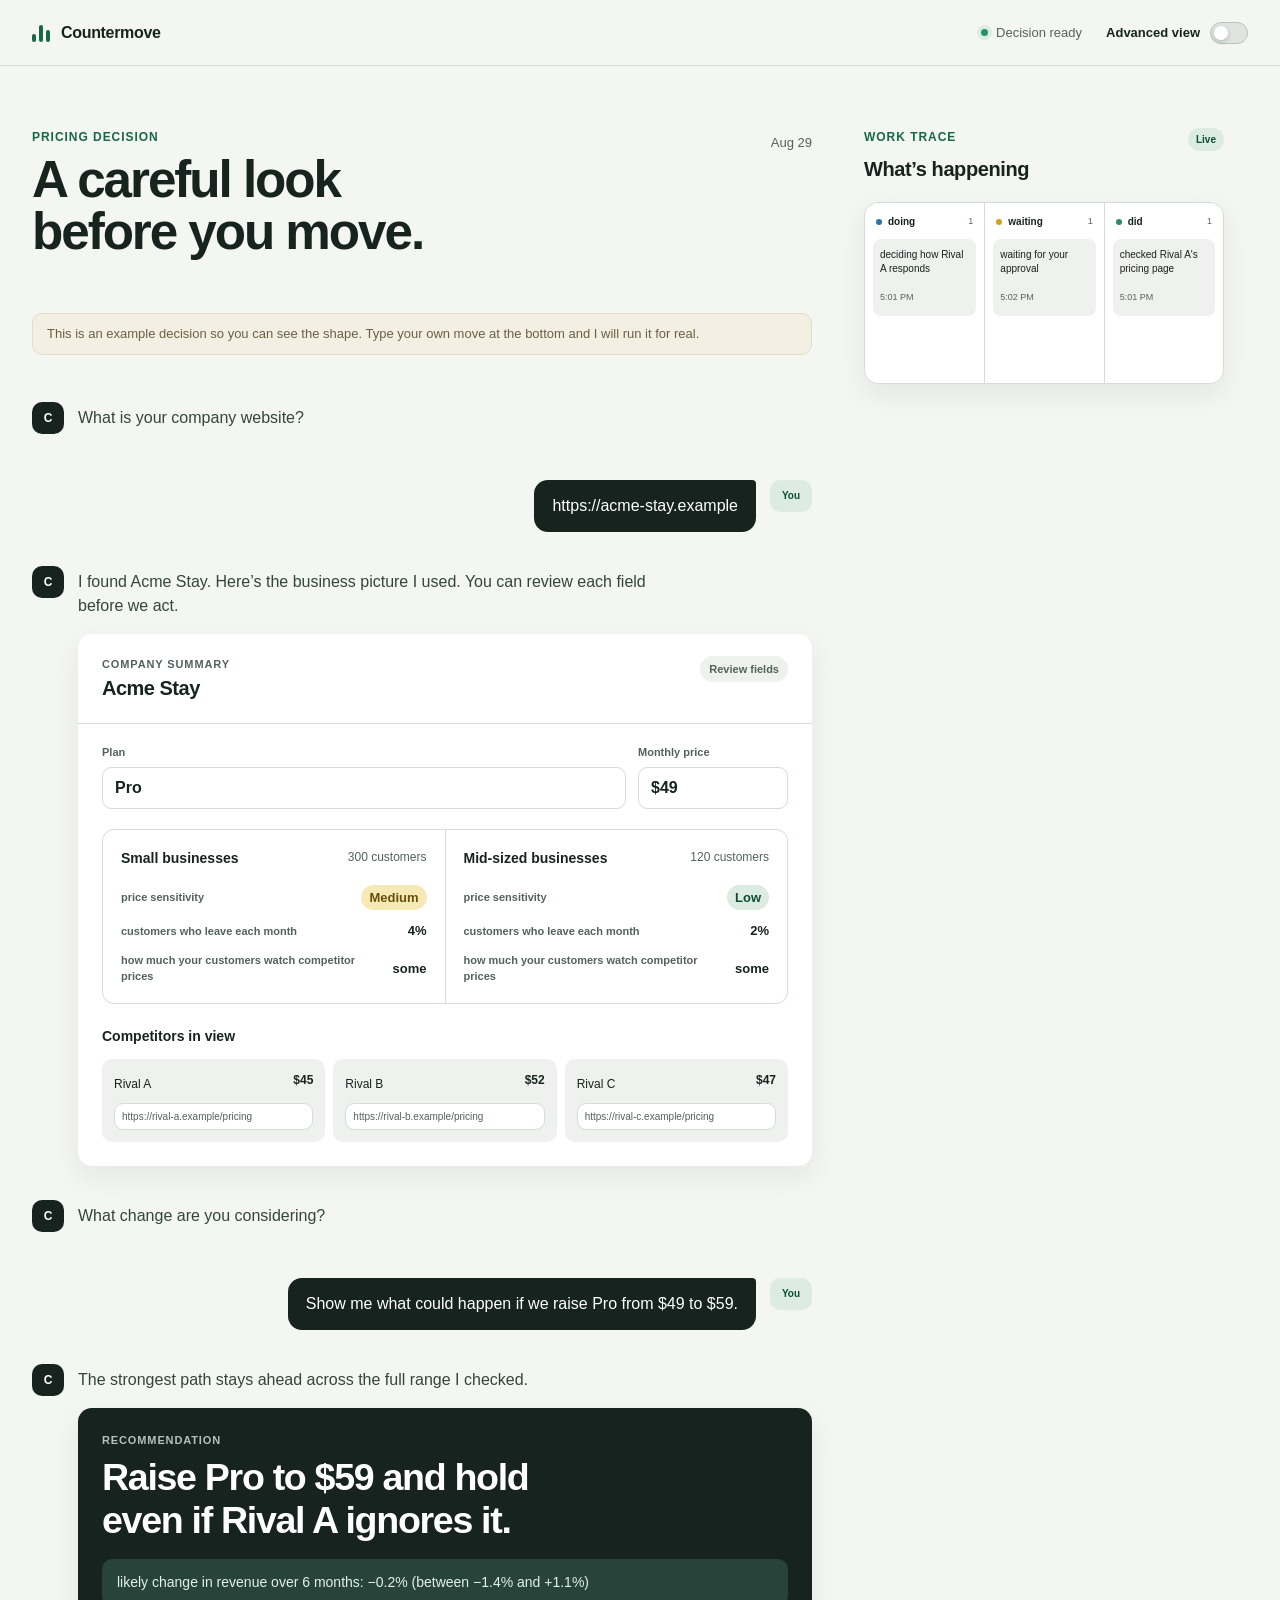
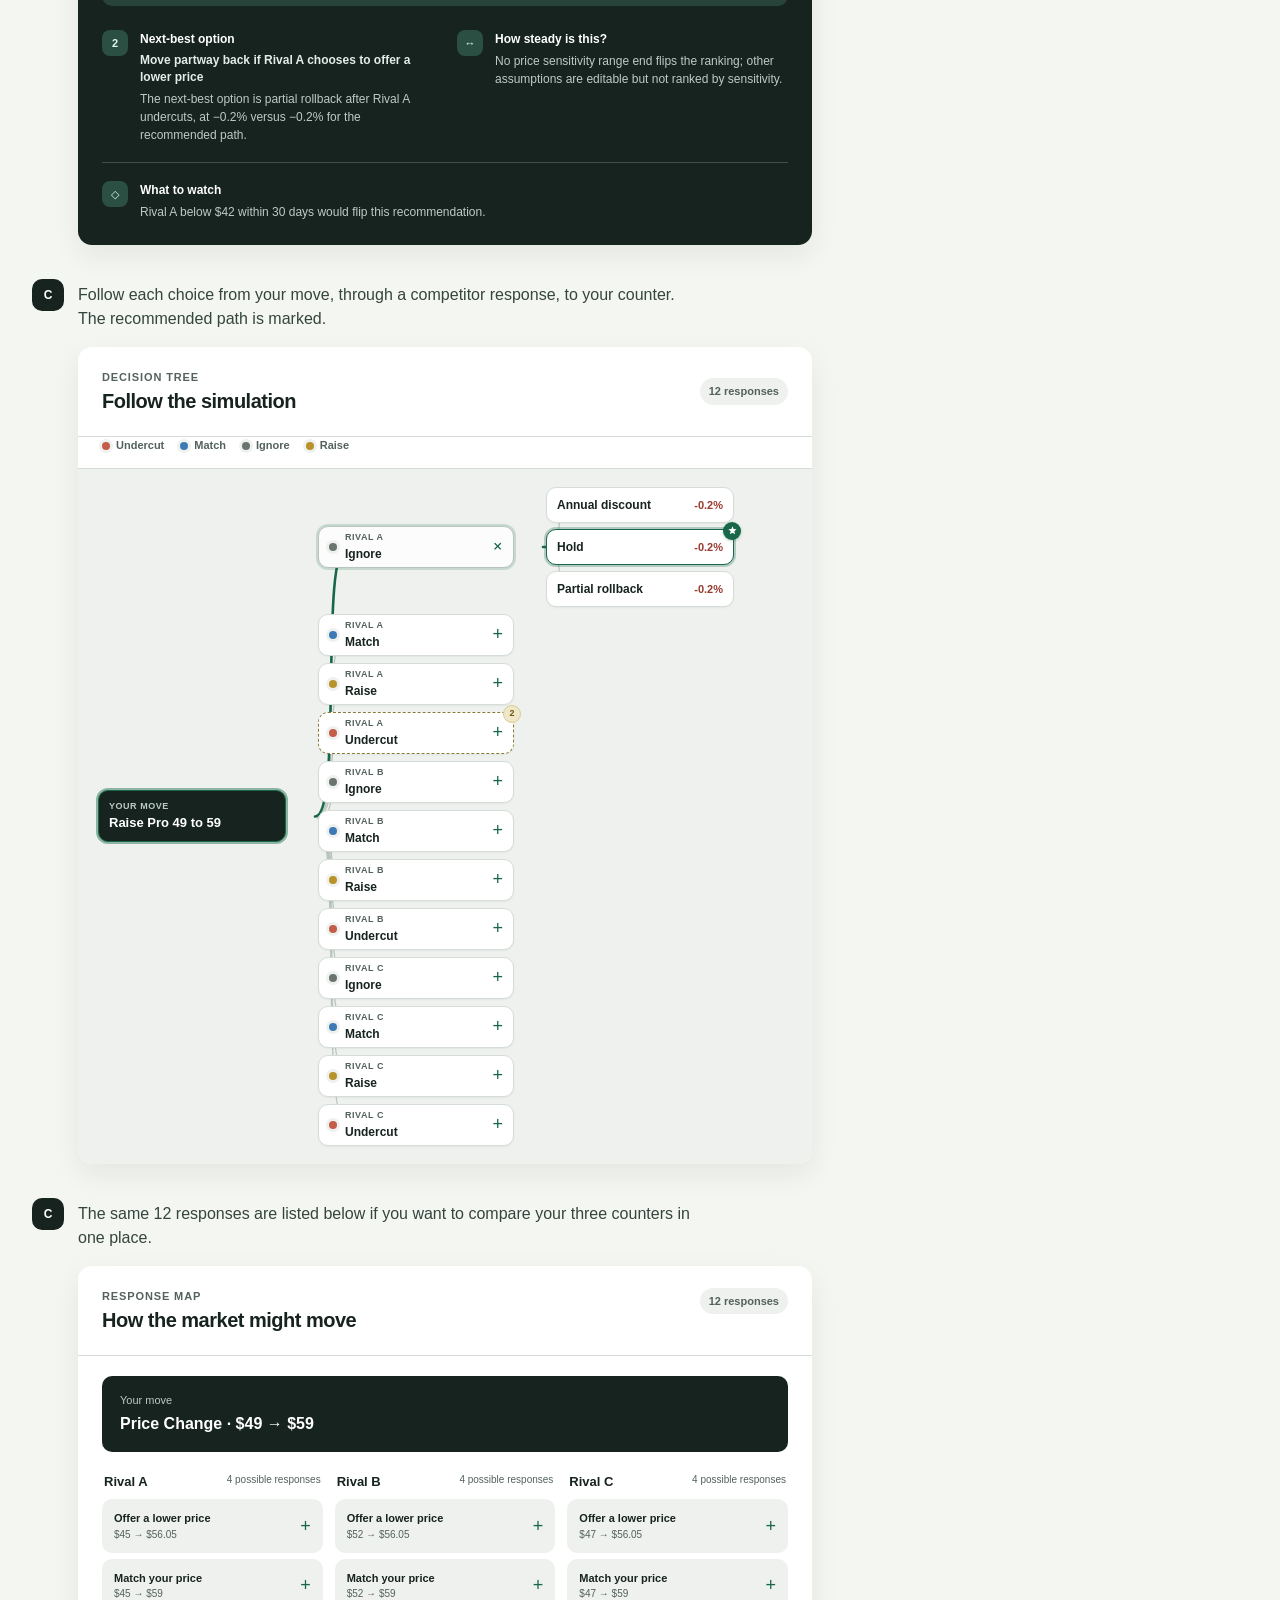
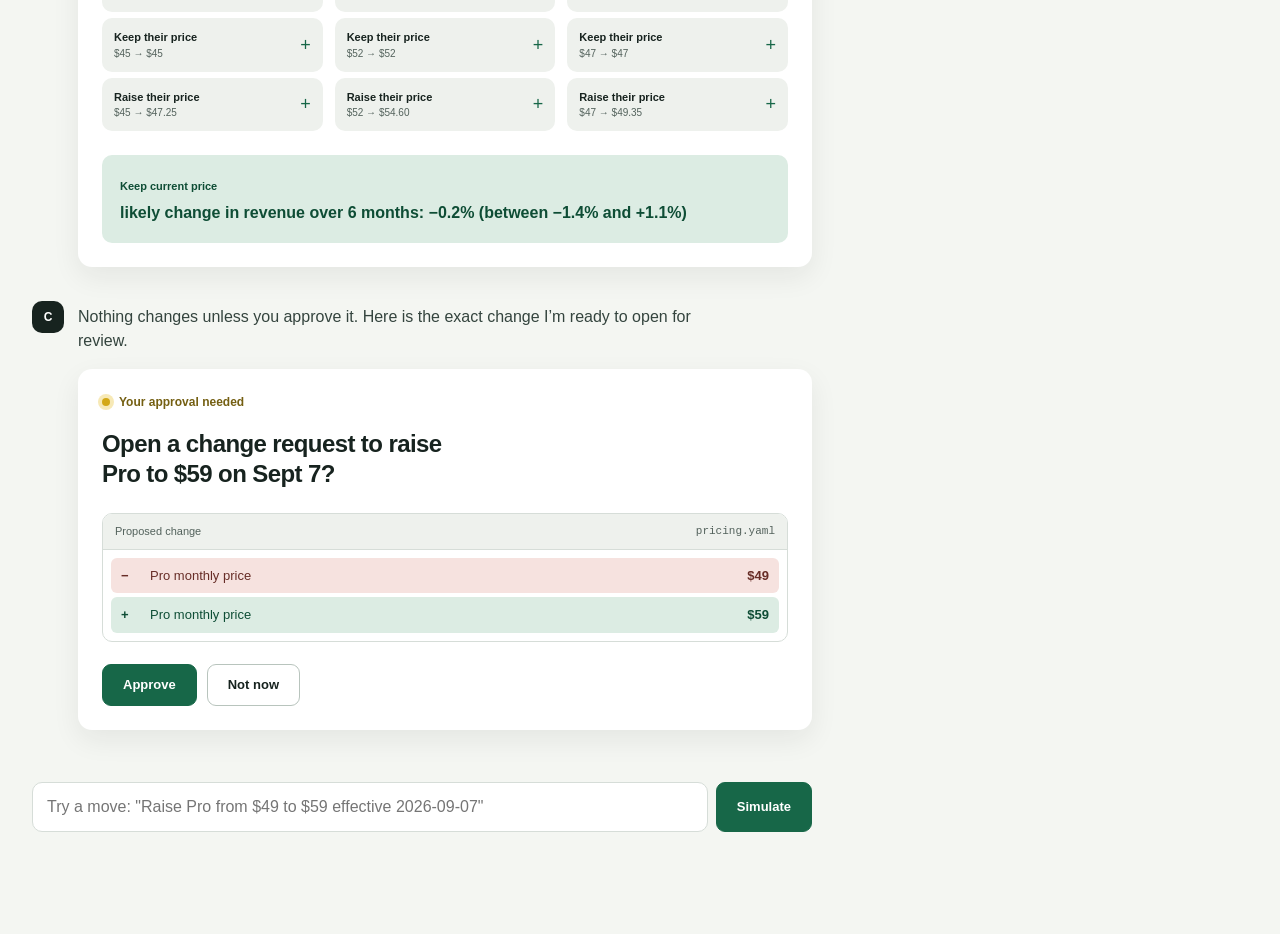
==== commit ea0a7974: "Fix six browser-proven gate and presentation defects An end-to-end browser proof showed the decision" ====
--- a/ui/index.html
+++ b/ui/index.html
@@ -5,6 +5,7 @@
     <meta name="viewport" content="width=device-width, initial-scale=1">
     <meta name="color-scheme" content="light">
     <title>Countermove - Decision workspace</title>
+    <link rel="icon" type="image/svg+xml" href="data:image/svg+xml,%3Csvg xmlns='http://www.w3.org/2000/svg' viewBox='0 0 32 32'%3E%3Crect x='6' y='16' width='5' height='10' rx='1.5' fill='currentColor'/%3E%3Crect x='13.5' y='8' width='5' height='18' rx='1.5' fill='currentColor'/%3E%3Crect x='21' y='12' width='5' height='14' rx='1.5' fill='currentColor'/%3E%3C/svg%3E">
     <link rel="stylesheet" href="./style.css">
   </head>
   <body>
--- a/ui/style.css
+++ b/ui/style.css
@@ -419,6 +419,15 @@
 .raw-diff summary { padding: 8px 0; color: var(--ink-soft); cursor: pointer; font-size: 12px; }
 .raw-diff pre { overflow-x: auto; margin: 0 0 12px; padding: 12px; border-radius: 8px; background: #1c2622; color: #eef5f1; font: 11px/1.5 ui-monospace, SFMono-Regular, Menlo, monospace; }
 .approval-actions { display: flex; gap: 10px; margin-top: 22px; }
+.approval-actions.deny-form { flex-wrap: wrap; align-items: center; }
+.approval-actions.deny-form .field-input { flex: 1 1 180px; width: auto; min-width: 0; }
+.approval-card.approved .approval-flag { color: var(--green-dark); }
+.approval-card.approved .approval-dot { background: var(--green); box-shadow: 0 0 0 4px var(--green-soft); }
+.approval-card.denied .approval-flag { color: #672d27; }
+.approval-card.denied .approval-dot { background: #c45c4c; box-shadow: 0 0 0 4px var(--red-soft); }
+.approval-branch, .deny-reason, .approval-hint { margin: 14px 0 0; font-size: 14px; }
+.gate-notice { display: flex; justify-content: space-between; gap: 12px; align-items: center; margin-top: 16px; padding: 12px 14px; border-radius: 10px; background: var(--red-soft); color: #672d27; }
+.gate-notice p { margin: 0; font-size: 13px; }
 .button { min-height: 42px; padding: 0 20px; border-radius: 9px; cursor: pointer; font-size: 13px; font-weight: 730; }
 .button:focus-visible { outline: 3px solid rgba(23,103,72,.22); outline-offset: 2px; }
 .button-primary { border: 1px solid var(--green); background: var(--green); color: white; }
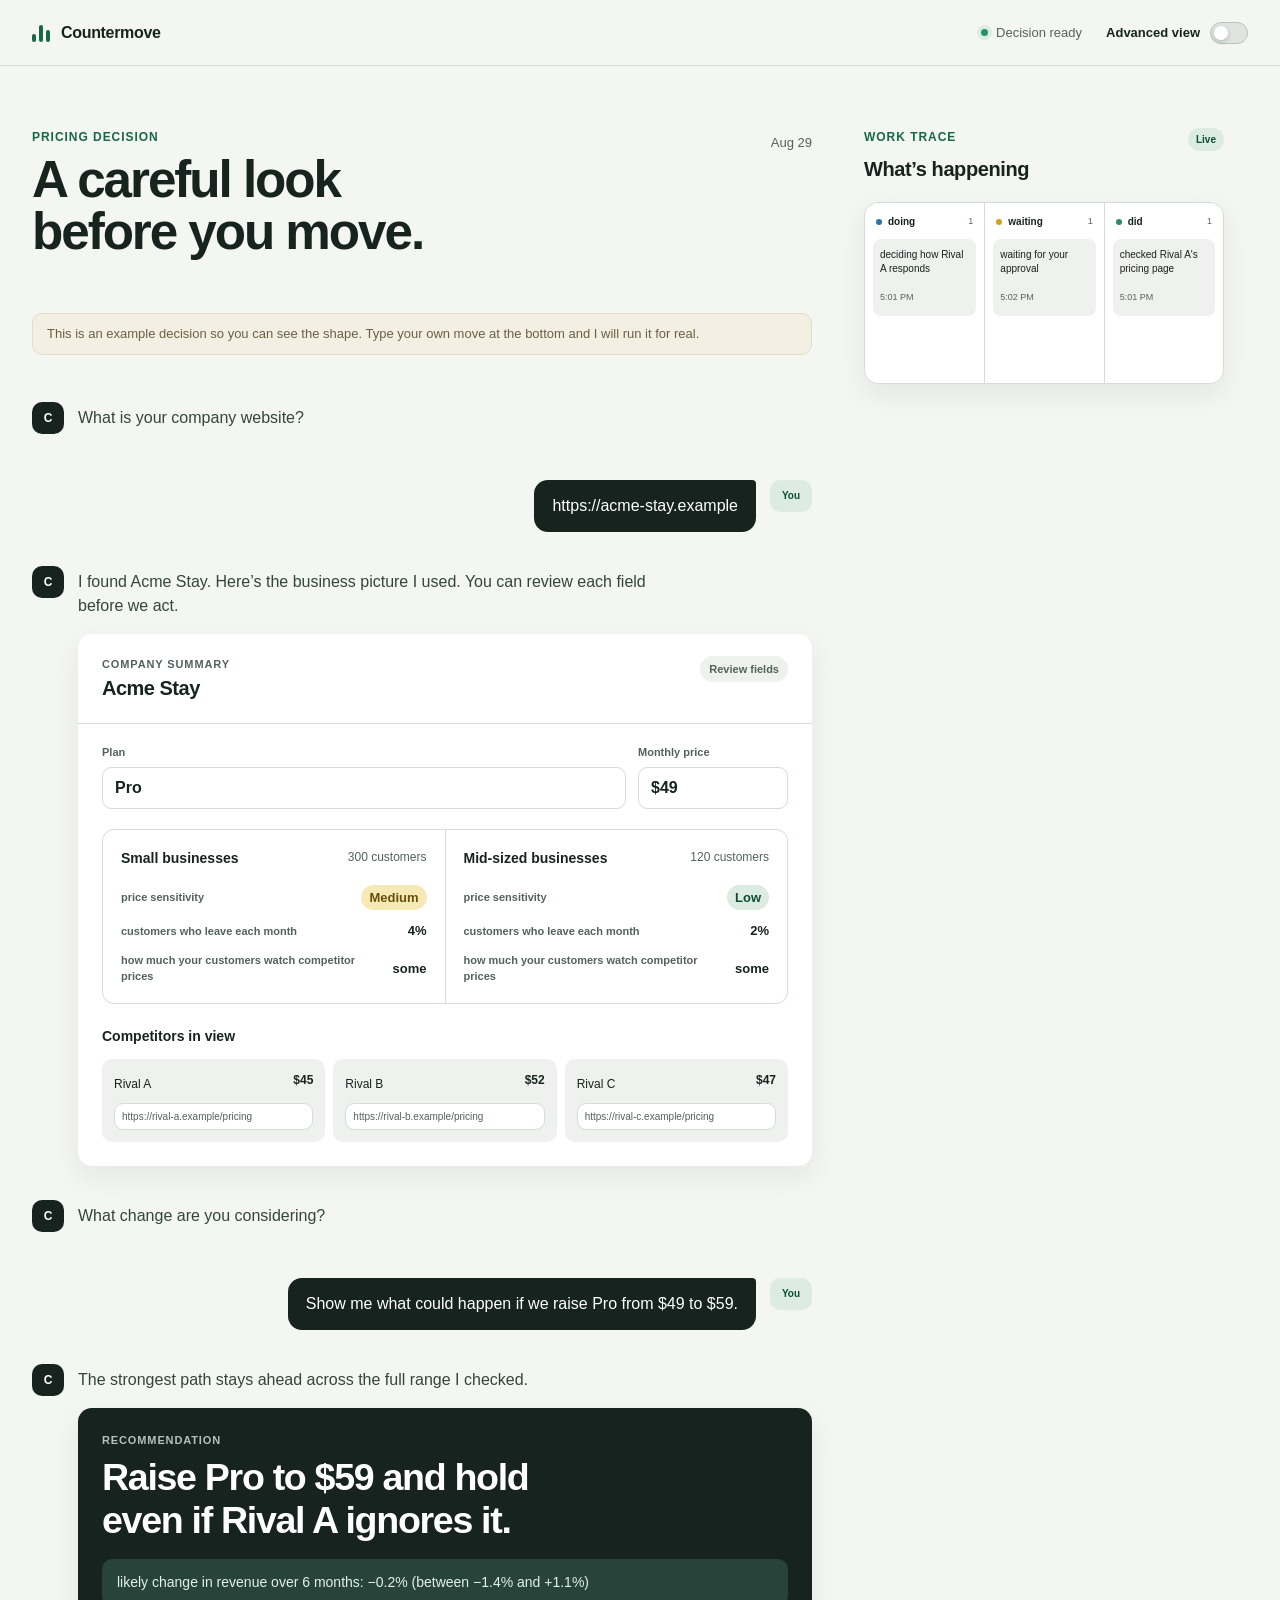
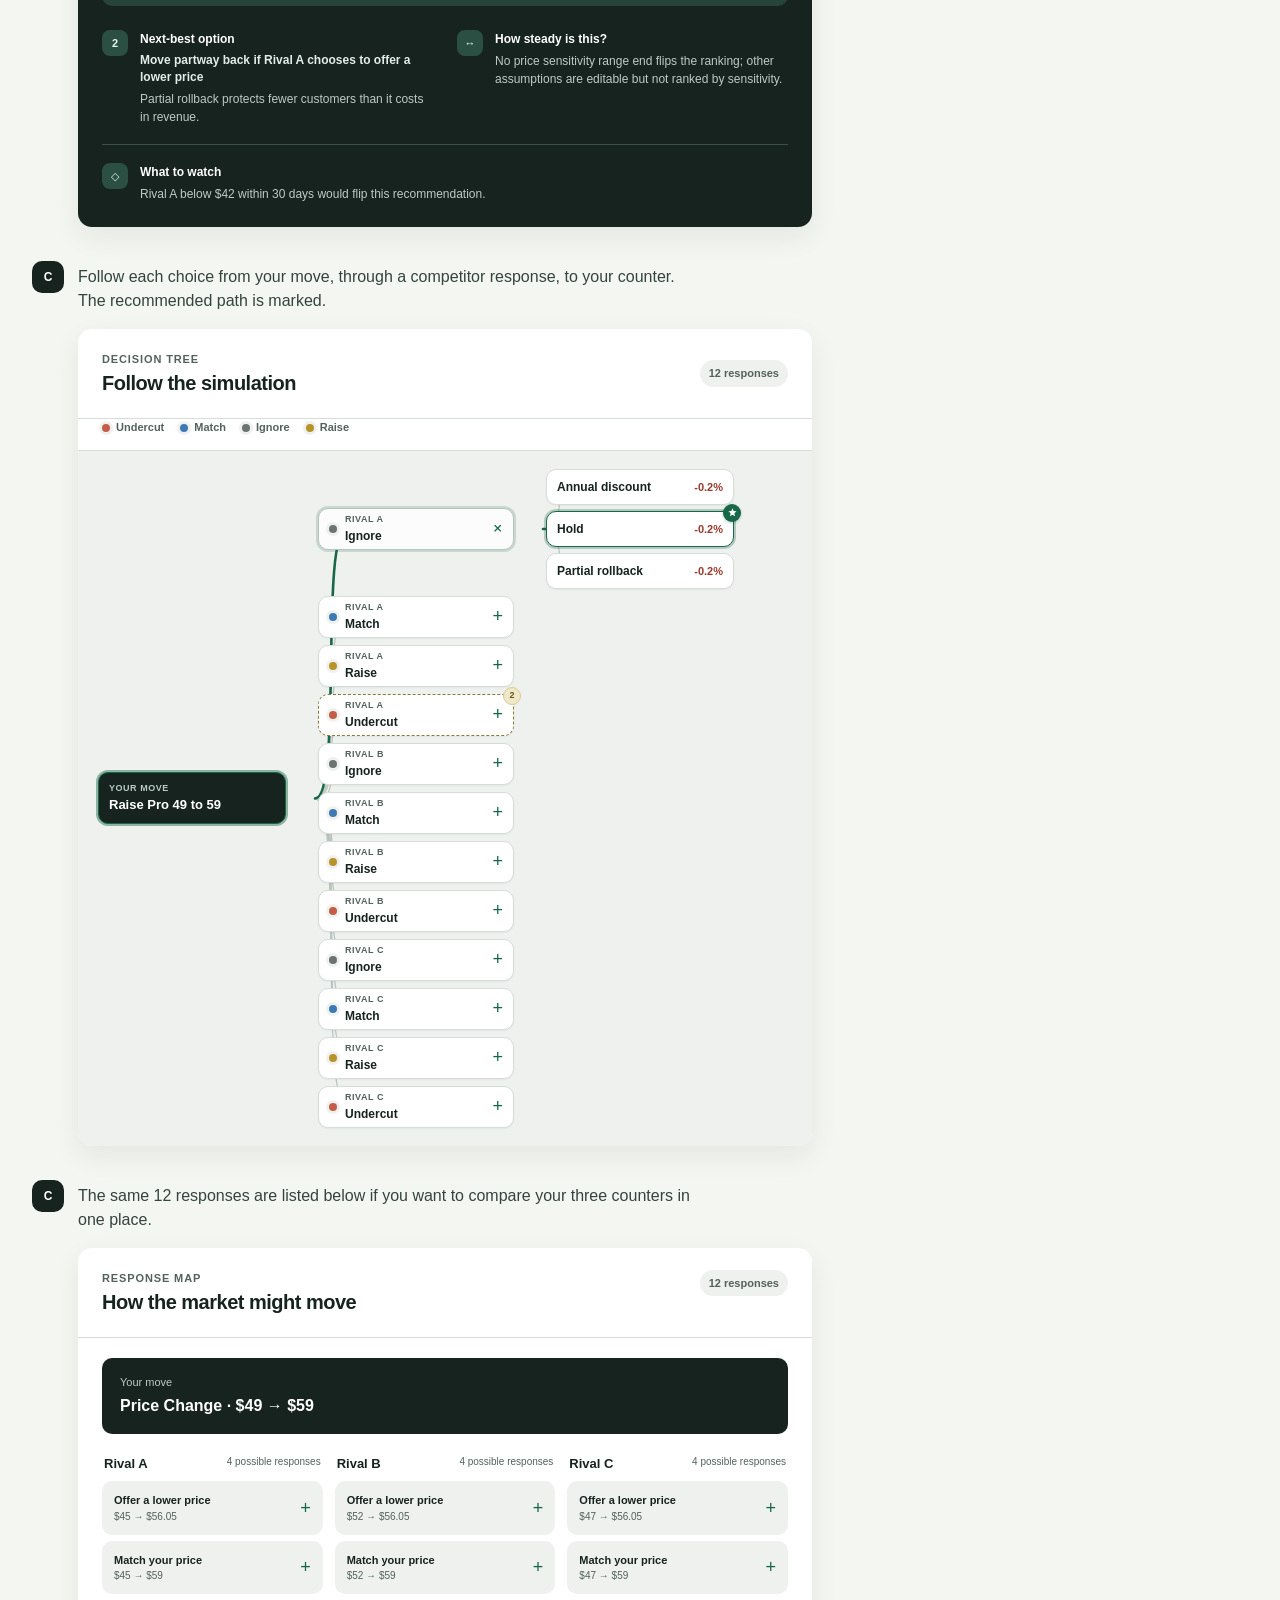
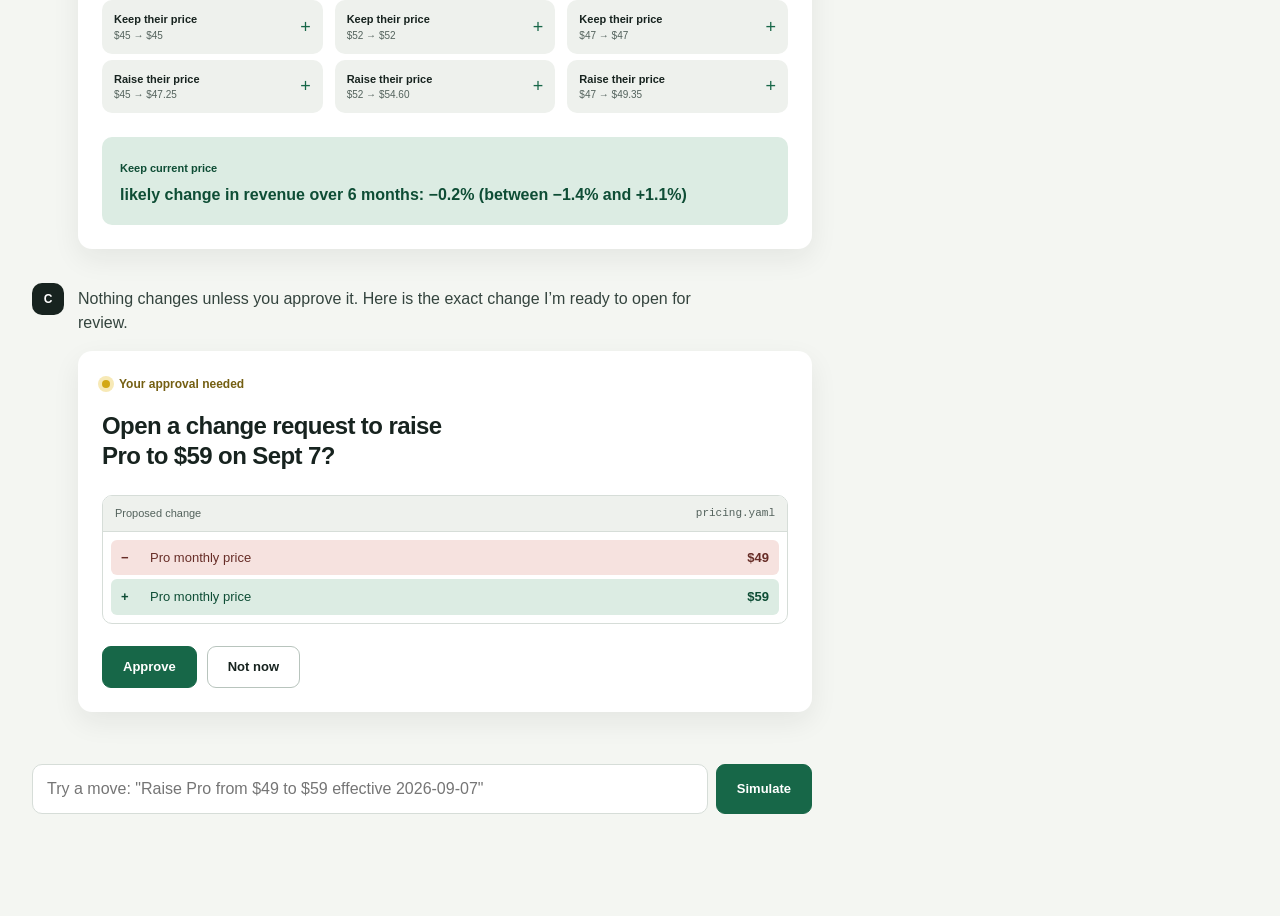
==== commit 9f60a6c4: "Add interactive SVG decision-tree graph to the workspace (#26) A new Decision tree section renders t" ====
--- a/ui/index.html
+++ b/ui/index.html
@@ -5,7 +5,6 @@
     <meta name="viewport" content="width=device-width, initial-scale=1">
     <meta name="color-scheme" content="light">
     <title>Countermove - Decision workspace</title>
-    <link rel="icon" type="image/svg+xml" href="data:image/svg+xml,%3Csvg xmlns='http://www.w3.org/2000/svg' viewBox='0 0 32 32'%3E%3Crect x='6' y='16' width='5' height='10' rx='1.5' fill='currentColor'/%3E%3Crect x='13.5' y='8' width='5' height='18' rx='1.5' fill='currentColor'/%3E%3Crect x='21' y='12' width='5' height='14' rx='1.5' fill='currentColor'/%3E%3C/svg%3E">
     <link rel="stylesheet" href="./style.css">
   </head>
   <body>
--- a/ui/style.css
+++ b/ui/style.css
@@ -419,15 +419,6 @@
 .raw-diff summary { padding: 8px 0; color: var(--ink-soft); cursor: pointer; font-size: 12px; }
 .raw-diff pre { overflow-x: auto; margin: 0 0 12px; padding: 12px; border-radius: 8px; background: #1c2622; color: #eef5f1; font: 11px/1.5 ui-monospace, SFMono-Regular, Menlo, monospace; }
 .approval-actions { display: flex; gap: 10px; margin-top: 22px; }
-.approval-actions.deny-form { flex-wrap: wrap; align-items: center; }
-.approval-actions.deny-form .field-input { flex: 1 1 180px; width: auto; min-width: 0; }
-.approval-card.approved .approval-flag { color: var(--green-dark); }
-.approval-card.approved .approval-dot { background: var(--green); box-shadow: 0 0 0 4px var(--green-soft); }
-.approval-card.denied .approval-flag { color: #672d27; }
-.approval-card.denied .approval-dot { background: #c45c4c; box-shadow: 0 0 0 4px var(--red-soft); }
-.approval-branch, .deny-reason, .approval-hint { margin: 14px 0 0; font-size: 14px; }
-.gate-notice { display: flex; justify-content: space-between; gap: 12px; align-items: center; margin-top: 16px; padding: 12px 14px; border-radius: 10px; background: var(--red-soft); color: #672d27; }
-.gate-notice p { margin: 0; font-size: 13px; }
 .button { min-height: 42px; padding: 0 20px; border-radius: 9px; cursor: pointer; font-size: 13px; font-weight: 730; }
 .button:focus-visible { outline: 3px solid rgba(23,103,72,.22); outline-offset: 2px; }
 .button-primary { border: 1px solid var(--green); background: var(--green); color: white; }
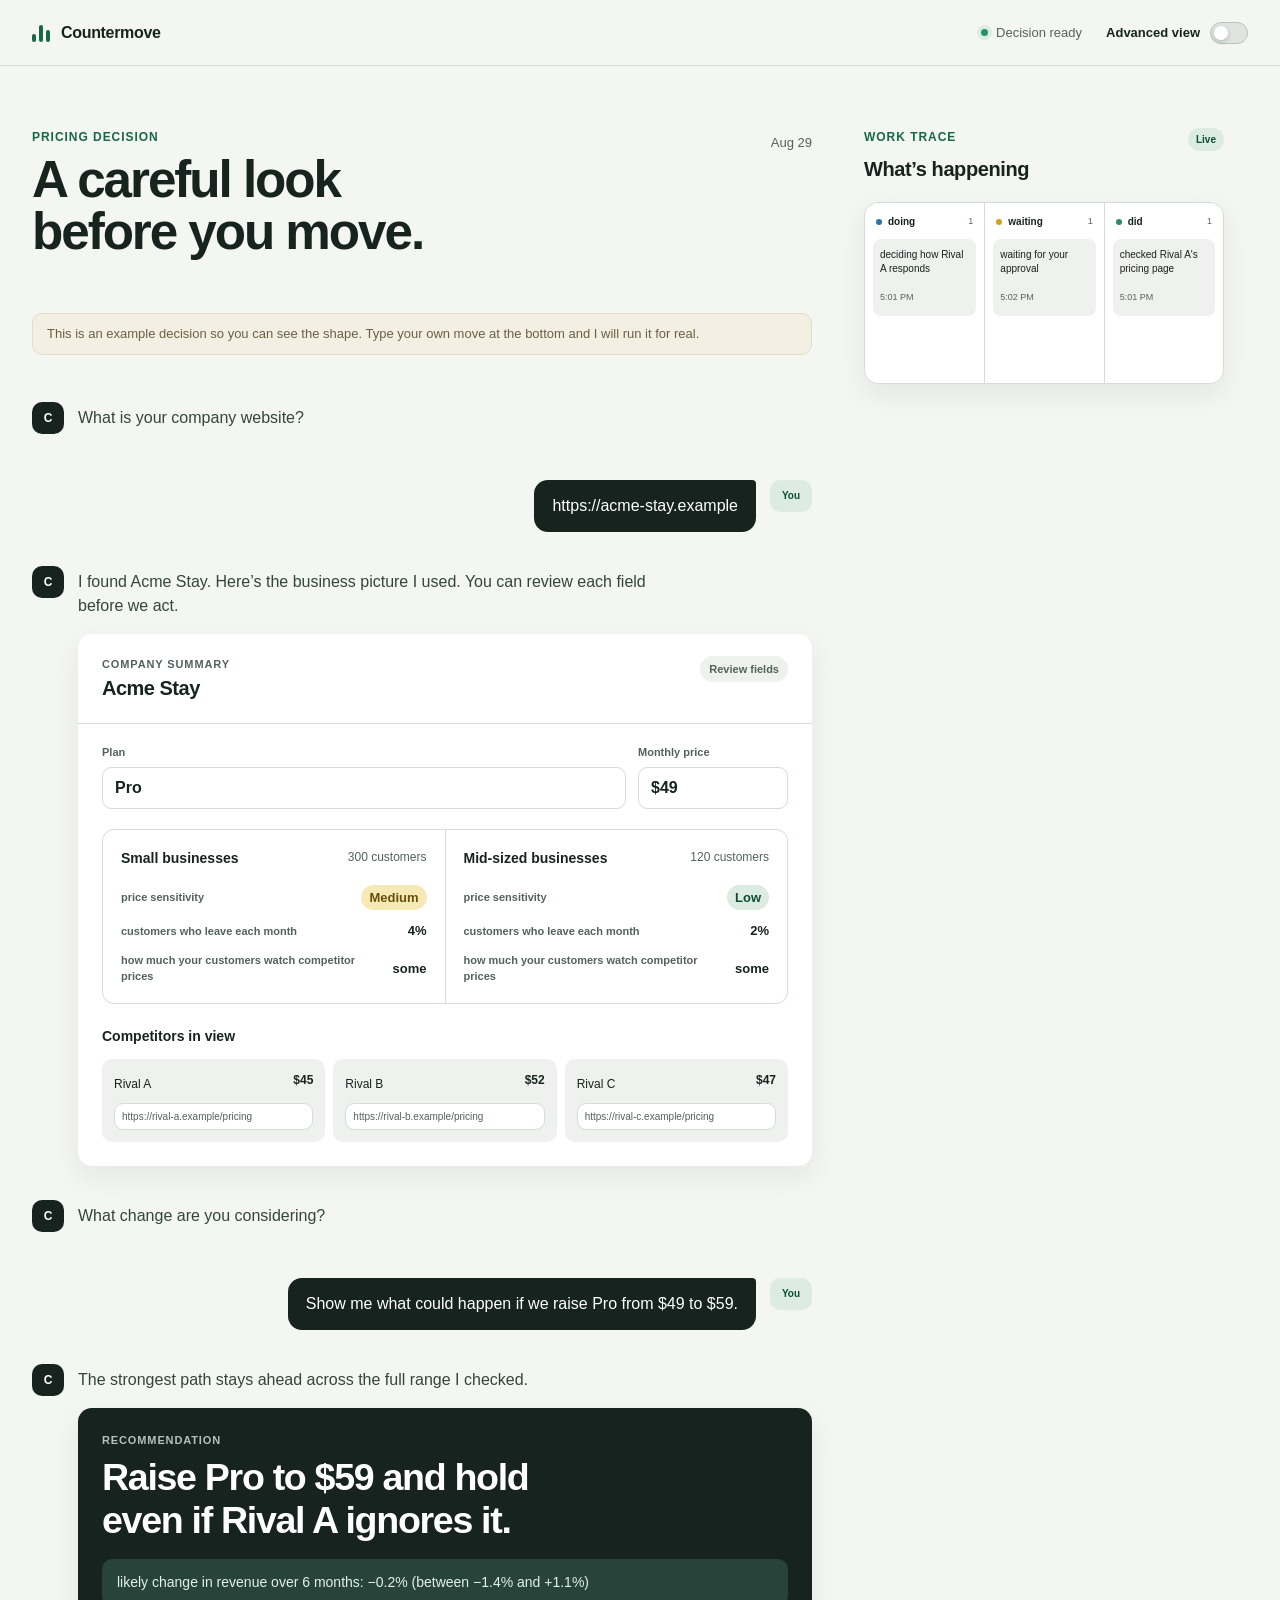
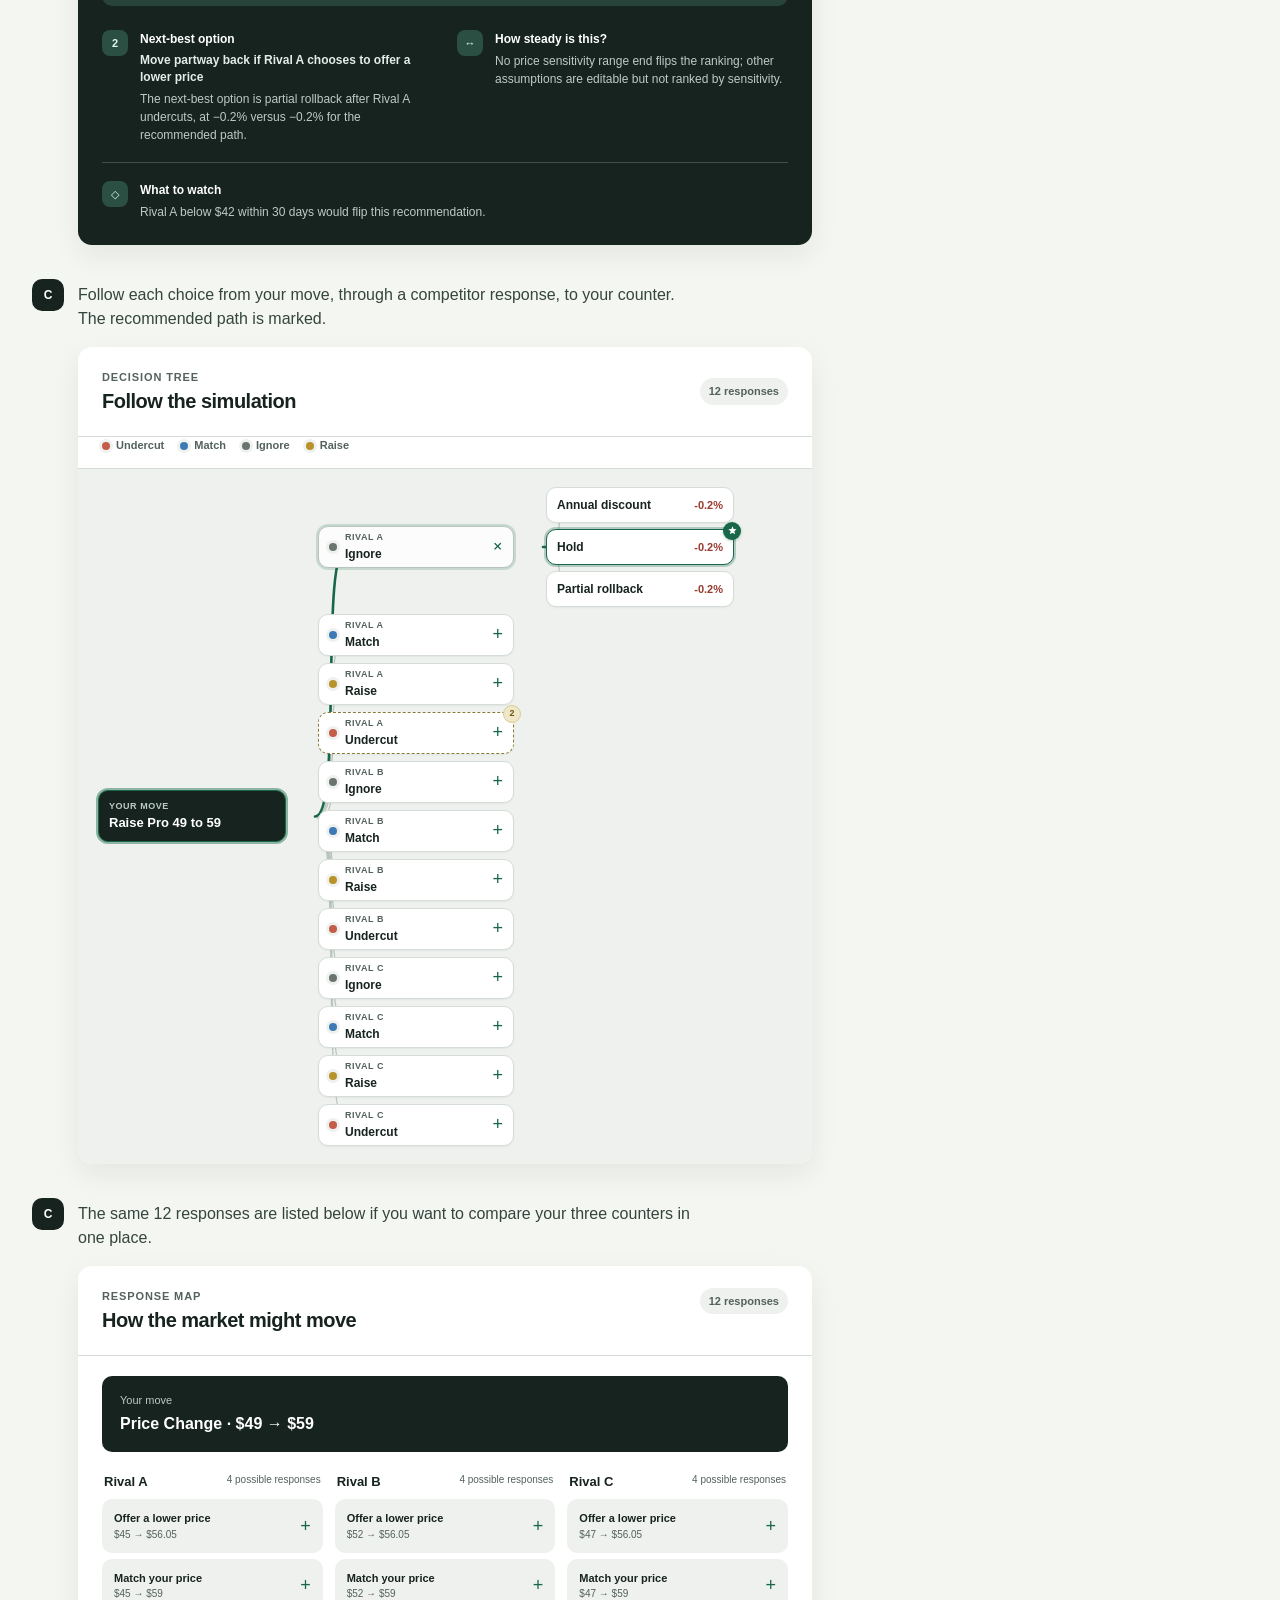
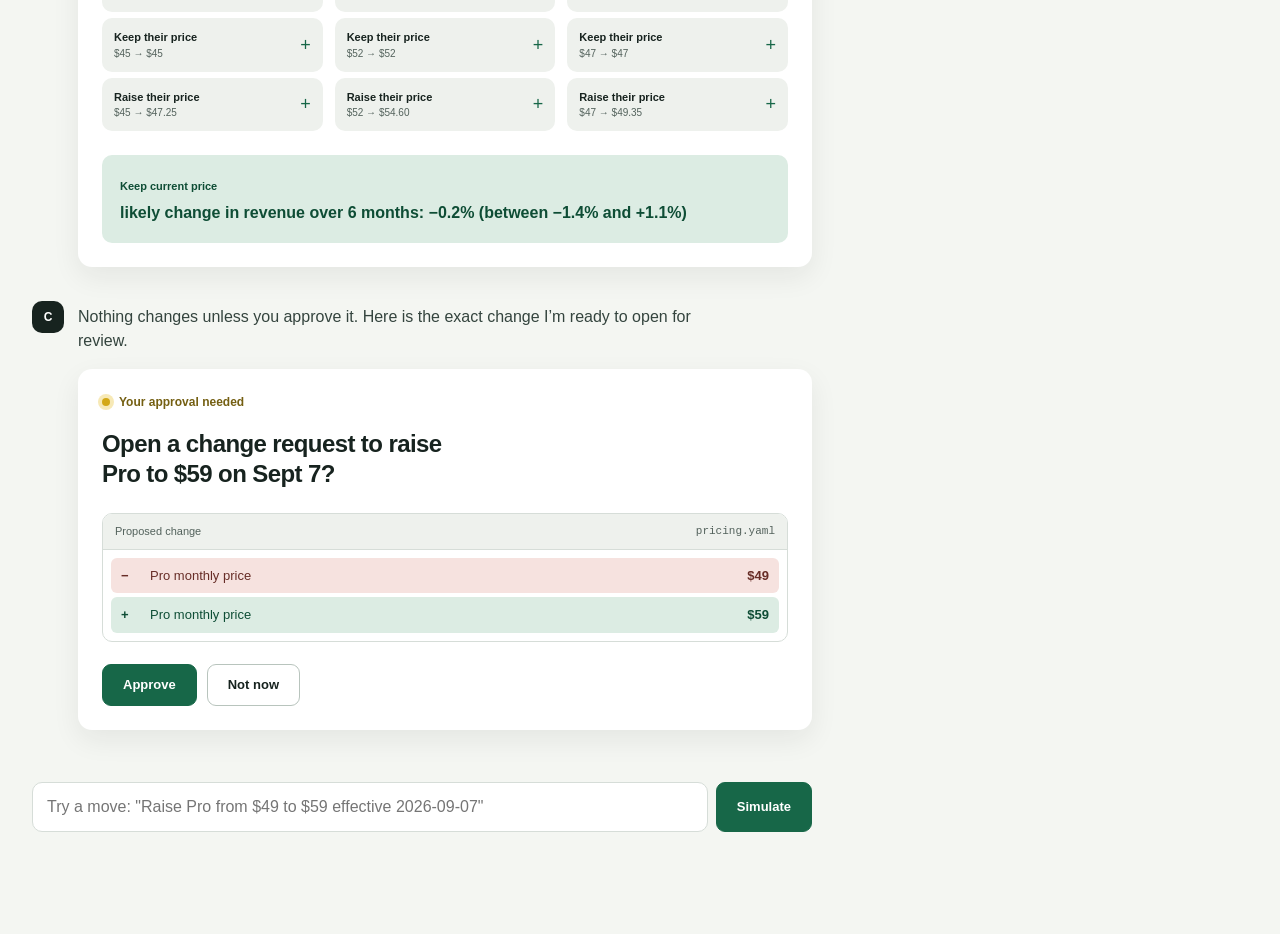
==== commit 387b50d5: "Fix six browser-proven gate and presentation defects (#27) An end-to-end browser proof showed the de" ====
--- a/ui/index.html
+++ b/ui/index.html
@@ -5,6 +5,7 @@
     <meta name="viewport" content="width=device-width, initial-scale=1">
     <meta name="color-scheme" content="light">
     <title>Countermove - Decision workspace</title>
+    <link rel="icon" type="image/svg+xml" href="data:image/svg+xml,%3Csvg xmlns='http://www.w3.org/2000/svg' viewBox='0 0 32 32'%3E%3Crect x='6' y='16' width='5' height='10' rx='1.5' fill='currentColor'/%3E%3Crect x='13.5' y='8' width='5' height='18' rx='1.5' fill='currentColor'/%3E%3Crect x='21' y='12' width='5' height='14' rx='1.5' fill='currentColor'/%3E%3C/svg%3E">
     <link rel="stylesheet" href="./style.css">
   </head>
   <body>
--- a/ui/style.css
+++ b/ui/style.css
@@ -419,6 +419,15 @@
 .raw-diff summary { padding: 8px 0; color: var(--ink-soft); cursor: pointer; font-size: 12px; }
 .raw-diff pre { overflow-x: auto; margin: 0 0 12px; padding: 12px; border-radius: 8px; background: #1c2622; color: #eef5f1; font: 11px/1.5 ui-monospace, SFMono-Regular, Menlo, monospace; }
 .approval-actions { display: flex; gap: 10px; margin-top: 22px; }
+.approval-actions.deny-form { flex-wrap: wrap; align-items: center; }
+.approval-actions.deny-form .field-input { flex: 1 1 180px; width: auto; min-width: 0; }
+.approval-card.approved .approval-flag { color: var(--green-dark); }
+.approval-card.approved .approval-dot { background: var(--green); box-shadow: 0 0 0 4px var(--green-soft); }
+.approval-card.denied .approval-flag { color: #672d27; }
+.approval-card.denied .approval-dot { background: #c45c4c; box-shadow: 0 0 0 4px var(--red-soft); }
+.approval-branch, .deny-reason, .approval-hint { margin: 14px 0 0; font-size: 14px; }
+.gate-notice { display: flex; justify-content: space-between; gap: 12px; align-items: center; margin-top: 16px; padding: 12px 14px; border-radius: 10px; background: var(--red-soft); color: #672d27; }
+.gate-notice p { margin: 0; font-size: 13px; }
 .button { min-height: 42px; padding: 0 20px; border-radius: 9px; cursor: pointer; font-size: 13px; font-weight: 730; }
 .button:focus-visible { outline: 3px solid rgba(23,103,72,.22); outline-offset: 2px; }
 .button-primary { border: 1px solid var(--green); background: var(--green); color: white; }
